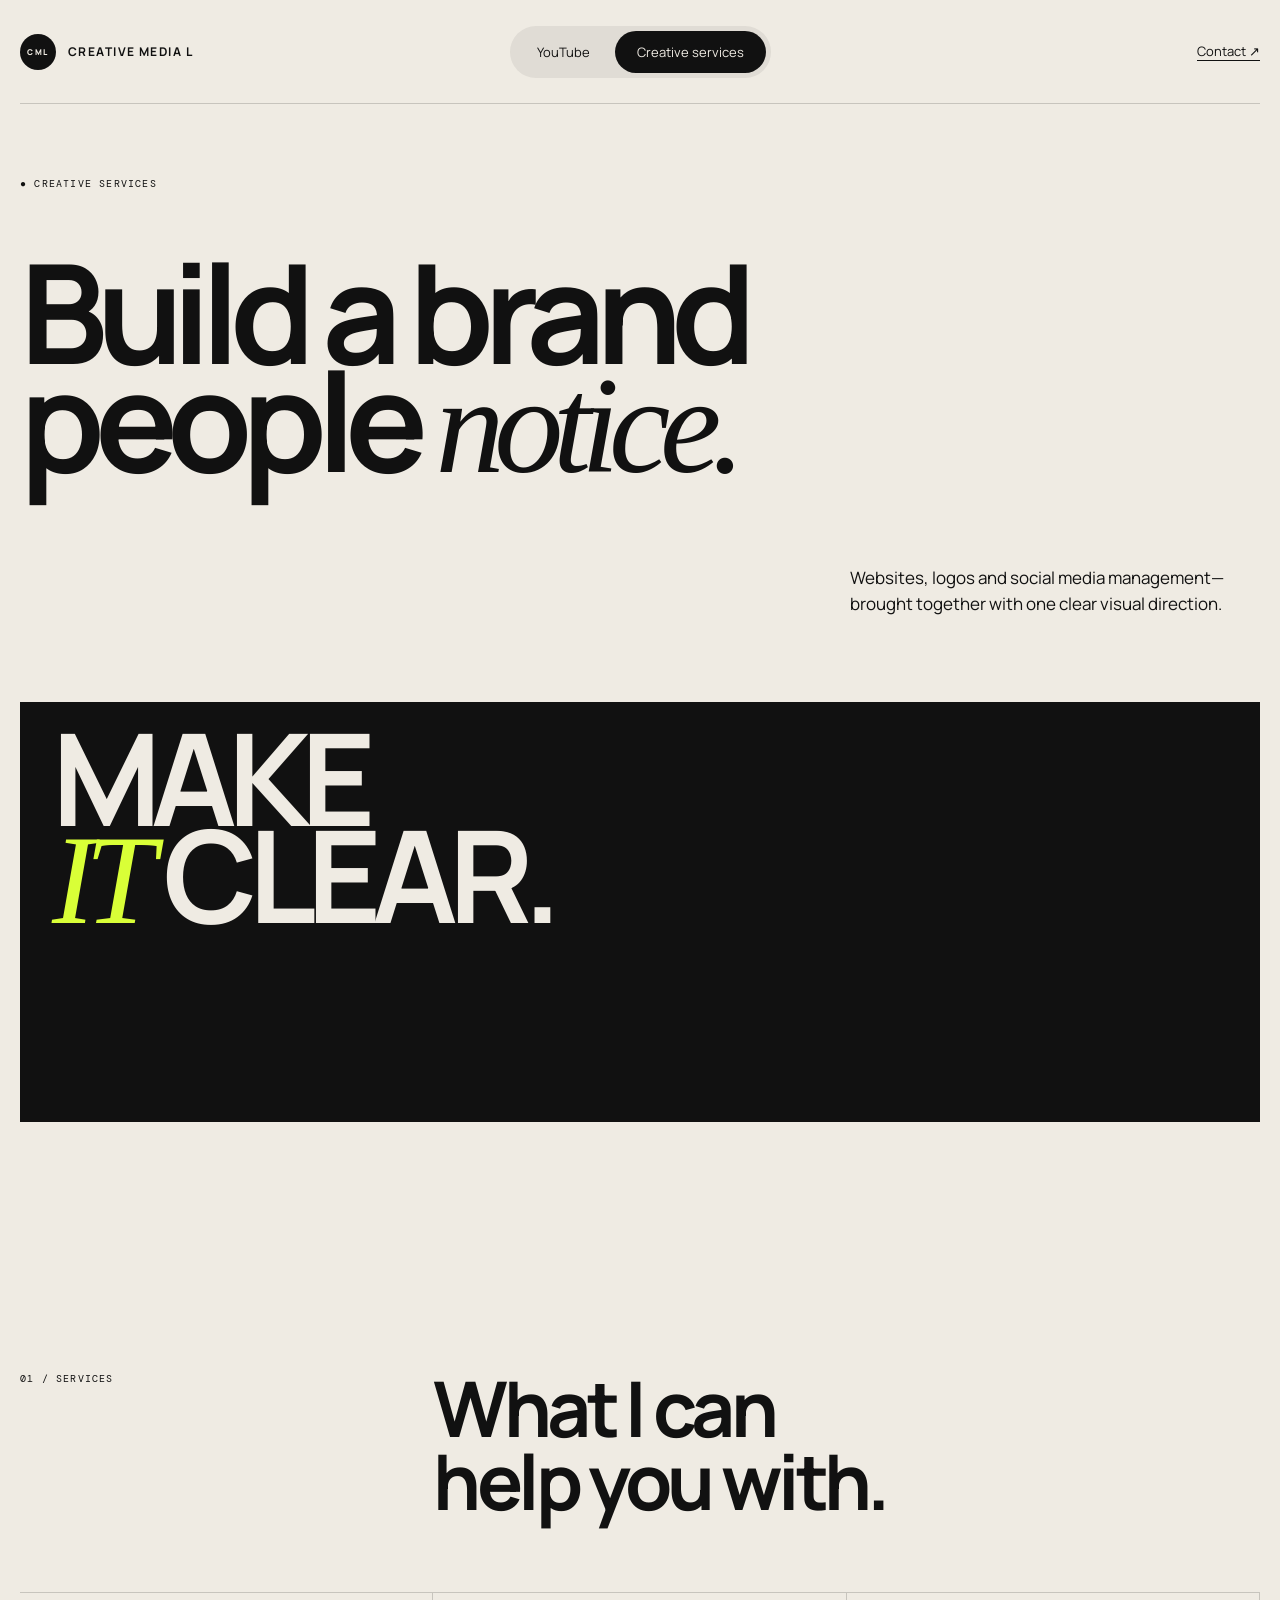
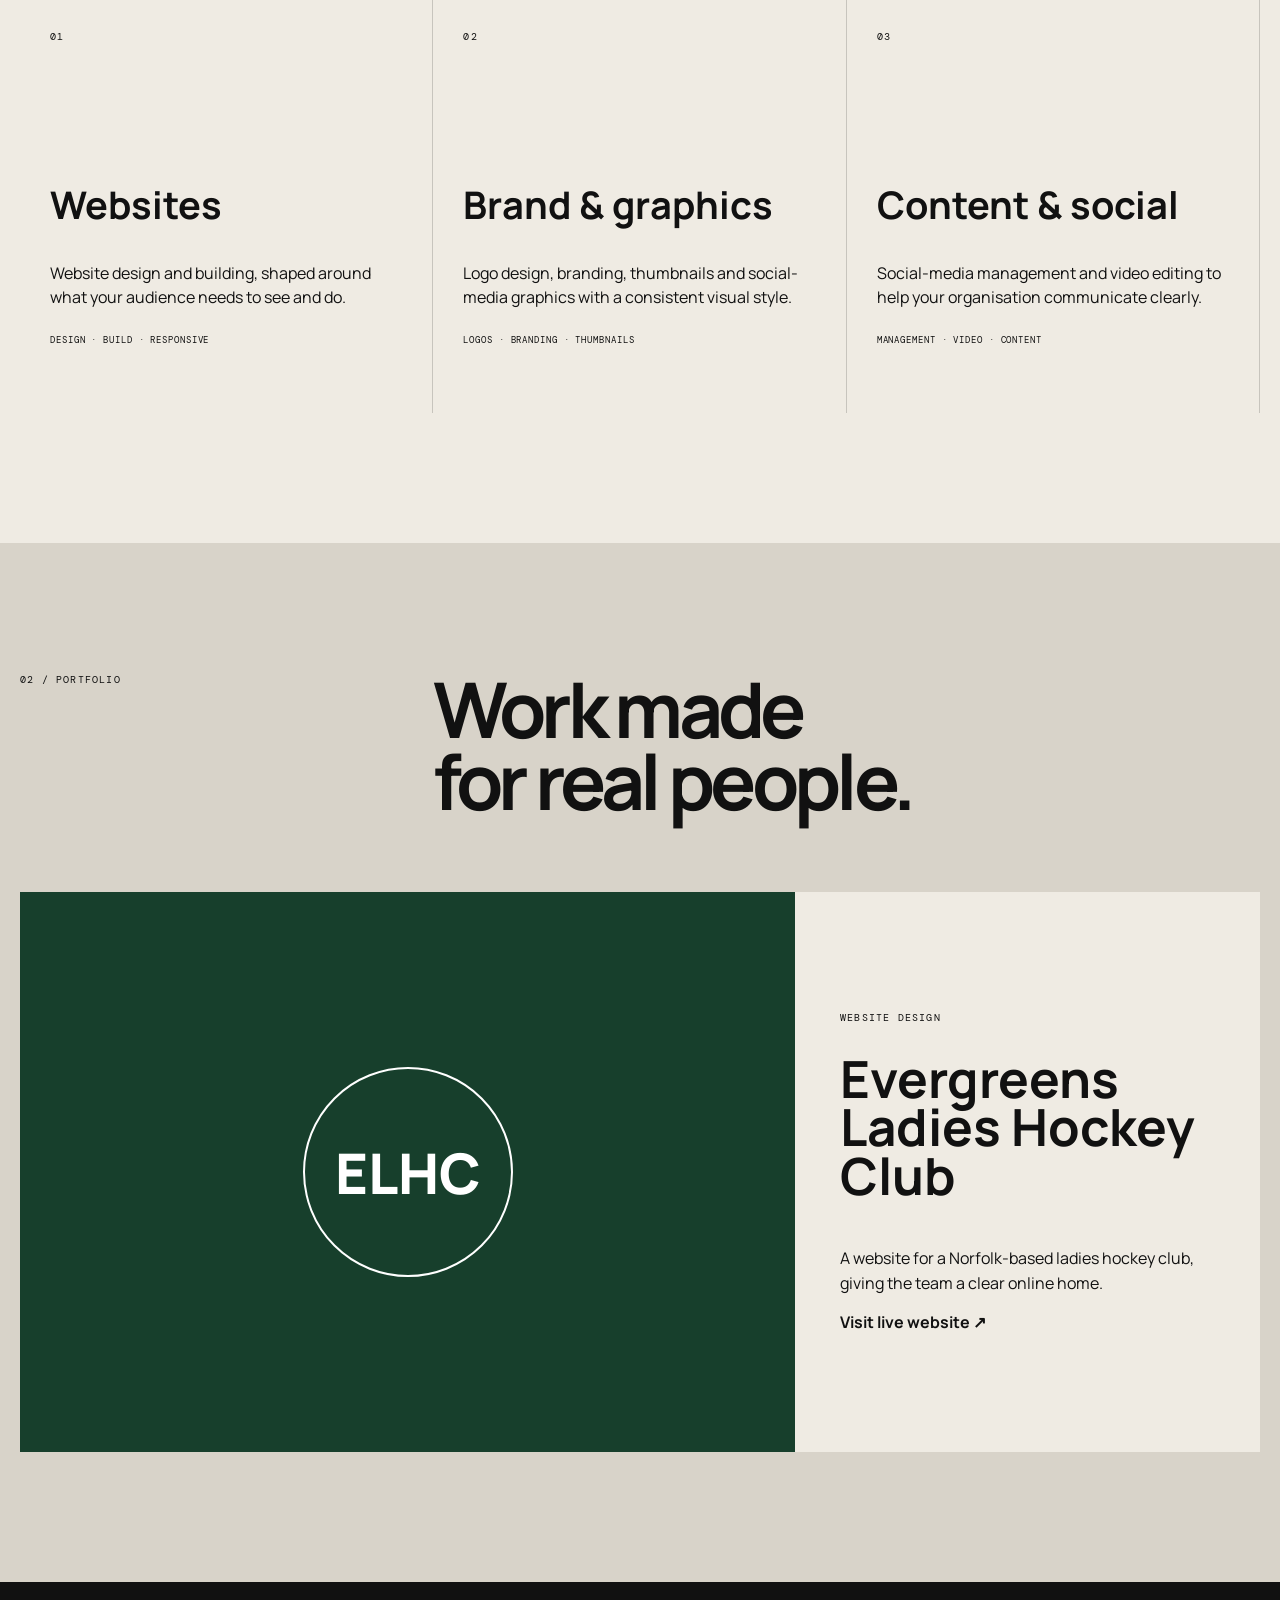
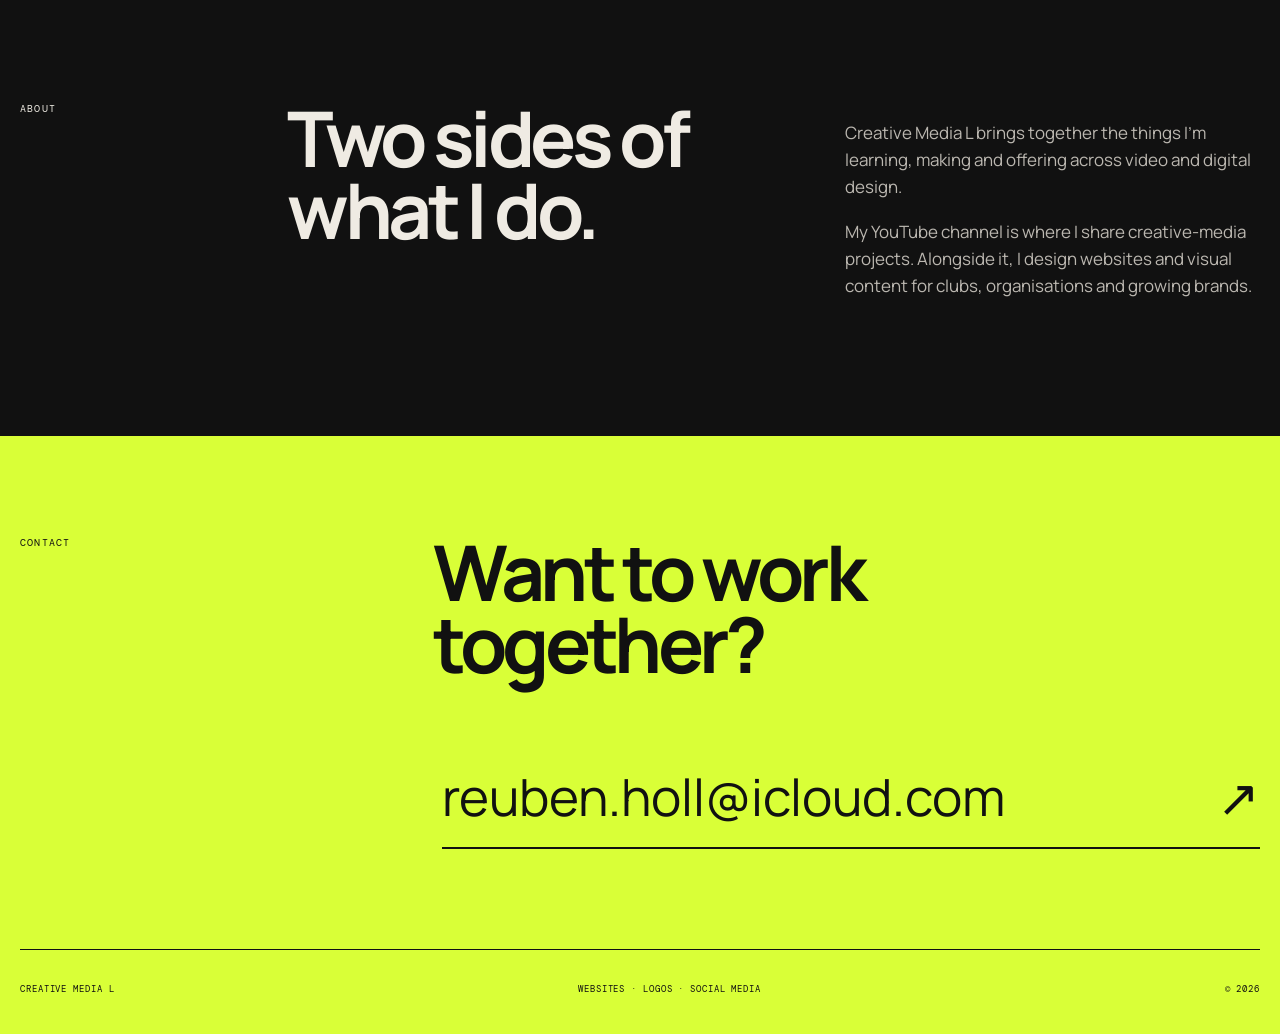
==== creative.html @ 8b7d39fc "Add files via upload" ====
<!doctype html><html lang="en"><head><meta charset="utf-8"><meta name="viewport" content="width=device-width,initial-scale=1"><title>Creative Services — Creative Media L</title><meta name="description" content="Website design, branding and social media services from Creative Media L."><link rel="stylesheet" href="styles.css"></head><body>
<header class="header shell"><a class="brand" href="index.html"><i>CML</i><span>CREATIVE MEDIA L</span></a><nav class="tabs"><a href="index.html">YouTube</a><a class="active" href="creative.html">Creative services</a></nav><a class="contact" href="#contact">Contact ↗</a></header>
<main><section class="hero shell"><span class="label">● CREATIVE SERVICES</span><h1>Build a brand<br>people <em>notice.</em></h1><div class="intro"><p>Websites, logos and social media management—brought together with one clear visual direction.</p></div><div class="creative-card"><b>MAKE<br><em>IT</em> CLEAR.</b></div></section>
<section class="section shell"><header class="section-head"><span class="eyebrow">01 / SERVICES</span><h2>What I can<br>help you with.</h2></header><div class="services"><article><span class="eyebrow">01</span><h3>Websites</h3><p>Website design and building, shaped around what your audience needs to see and do.</p><small>DESIGN · BUILD · RESPONSIVE</small></article><article><span class="eyebrow">02</span><h3>Brand & graphics</h3><p>Logo design, branding, thumbnails and social-media graphics with a consistent visual style.</p><small>LOGOS · BRANDING · THUMBNAILS</small></article><article><span class="eyebrow">03</span><h3>Content & social</h3><p>Social-media management and video editing to help your organisation communicate clearly.</p><small>MANAGEMENT · VIDEO · CONTENT</small></article></div></section>
<section class="section portfolio"><div class="shell"><header class="section-head"><span class="eyebrow">02 / PORTFOLIO</span><h2>Work made<br>for real people.</h2></header><a class="project" href="https://www.evergreenladieshockeyclub.co.uk" target="_blank"><div class="project-art"><span class="club">ELHC</span></div><div class="project-info"><span class="eyebrow">WEBSITE DESIGN</span><h3>Evergreens Ladies Hockey Club</h3><p>A website for a Norfolk-based ladies hockey club, giving the team a clear online home.</p><b>Visit live website ↗</b></div></a></div></section>
<section class="about"><div class="about-grid shell"><span class="eyebrow">ABOUT</span><h2>Two sides of<br>what I do.</h2><div><p>Creative Media L brings together the things I'm learning, making and offering across video and digital design.</p><p>My YouTube channel is where I share creative-media projects. Alongside it, I design websites and visual content for clubs, organisations and growing brands.</p></div></div></section></main>
<footer class="footer" id="contact"><div class="shell"><div class="footer-top"><span class="eyebrow">CONTACT</span><h2>Want to work<br>together?</h2></div><a class="email" href="mailto:reuben.holl@icloud.com">reuben.holl@icloud.com <span>↗</span></a><div class="bottom"><p>CREATIVE MEDIA L</p><p>WEBSITES · LOGOS · SOCIAL MEDIA</p><p>© 2026</p></div></div></footer>
</body></html>
---- styles.css ----
@import url('https://fonts.googleapis.com/css2?family=DM+Mono:wght@400;500&family=Manrope:wght@400;600;700;800&display=swap');
:root{--ink:#111;--paper:#efebe3;--acid:#d9ff37;--coral:#ff694b;--line:rgba(17,17,17,.18)}*{box-sizing:border-box}html{scroll-behavior:smooth}body{margin:0;background:var(--paper);color:var(--ink);font-family:Manrope,Arial,sans-serif}a{color:inherit;text-decoration:none}.shell{width:min(100% - 40px,1400px);margin:auto}.header{height:104px;display:grid;grid-template-columns:1fr auto 1fr;align-items:center;border-bottom:1px solid var(--line)}.brand{display:flex;align-items:center;gap:12px;font-size:12px;font-weight:700;letter-spacing:.12em}.brand i{display:grid;place-items:center;width:36px;height:36px;border-radius:50%;background:var(--ink);color:var(--paper);font:800 8px Manrope;font-style:normal}.tabs{display:flex;background:rgba(17,17,17,.065);border-radius:100px;padding:5px;gap:3px}.tabs a{padding:12px 22px;border-radius:100px;font-size:13px}.tabs a.active{background:var(--ink);color:var(--paper)}.contact{justify-self:end;font-size:13px;border-bottom:1px solid}.hero{padding:66px 0 120px}.label,.eyebrow{font:10px 'DM Mono';letter-spacing:.12em}.hero h1{font-size:clamp(74px,10.8vw,166px);line-height:.78;letter-spacing:-.075em;margin:66px 0 0}.hero h1 em{font-family:Georgia,serif;font-weight:400}.intro{display:flex;justify-content:flex-end;margin:68px 0}.intro p{width:410px;font-size:17px;line-height:1.55}.feature{height:420px;position:relative;overflow:hidden;color:#fff;display:block;background:#222}.feature img{width:100%;height:100%;object-fit:cover}.shade{position:absolute;inset:0;background:linear-gradient(100deg,rgba(0,0,0,.8),transparent)}.feature-copy{position:absolute;left:34px;bottom:32px}.feature-copy span{font:9px 'DM Mono';letter-spacing:.13em}.feature-copy h2{margin:8px 0 0;font-size:25px}.play{position:absolute;left:50%;top:50%;translate:-50% -50%;width:76px;height:76px;border-radius:50%;background:#ff143d;display:grid;place-items:center;font-size:25px}.section{padding:130px 0}.section-head{display:grid;grid-template-columns:1fr 2fr;margin-bottom:75px}.section-head h2,.about h2,.footer h2{margin:0;font-size:clamp(50px,6vw,90px);line-height:.94;letter-spacing:-.06em}.video{display:grid;grid-template-columns:1.6fr .7fr;gap:50px;align-items:center}.embed{aspect-ratio:16/9}.embed iframe{width:100%;height:100%;border:0}.details h3{font-size:clamp(55px,6vw,90px);letter-spacing:-.06em;margin:30px 0 10px}.details p{line-height:1.55;margin-bottom:40px}.text-link{border-bottom:1px solid;padding-bottom:6px;font-size:13px;font-weight:700}.creative-card{height:420px;background:var(--ink);color:var(--paper);padding:32px;position:relative}.creative-card b{font-size:clamp(70px,10vw,145px);line-height:.68;letter-spacing:-.075em}.creative-card b em{font-family:Georgia,serif;color:var(--acid);font-weight:400}.services{display:grid;grid-template-columns:repeat(3,1fr);border-top:1px solid var(--line)}.services article{min-height:420px;padding:30px;border-right:1px solid var(--line)}.services h3{font-size:38px;line-height:1;margin-top:140px}.services p{line-height:1.55}.services small{font:9px 'DM Mono';letter-spacing:.1em}.portfolio{background:#d8d3c9}.project{display:grid;grid-template-columns:1.25fr .75fr;background:var(--paper);min-height:560px}.project-art{background:#173f2c;color:#fff;display:grid;place-items:center}.club{width:210px;height:210px;border:2px solid;border-radius:50%;display:grid;place-items:center;font-size:56px;font-weight:800}.project-info{padding:45px;display:flex;flex-direction:column;justify-content:center}.project-info h3{font-size:clamp(38px,4vw,62px);line-height:.95;margin:30px 0}.project-info p{line-height:1.55}.about{background:var(--ink);color:var(--paper);padding:120px 0}.about-grid{display:grid;grid-template-columns:.5fr 1.2fr 1fr;gap:60px}.about p{color:#bbb7b0;line-height:1.6;font-size:17px}.footer{background:var(--acid);padding:100px 0 30px}.footer-top{display:grid;grid-template-columns:1fr 2fr}.email{display:flex;justify-content:space-between;width:66%;margin:80px 0 100px auto;border-bottom:2px solid;padding-bottom:16px;font-size:clamp(24px,4vw,54px)}.bottom{border-top:1px solid;padding-top:24px;display:flex;justify-content:space-between;font:9px 'DM Mono';letter-spacing:.1em}
@media(max-width:760px){.shell{width:min(100% - 28px,1400px)}.header{height:auto;padding:15px 0;grid-template-columns:auto 1fr}.brand span,.contact{display:none}.tabs{justify-self:end}.tabs a{padding:10px 12px;font-size:11px}.hero{padding:45px 0 90px}.hero h1{font-size:19vw;margin-top:50px}.intro{margin:48px 0}.intro p{width:80%;font-size:15px}.feature,.creative-card{height:280px}.section,.about{padding:90px 0}.section-head{grid-template-columns:1fr;gap:28px;margin-bottom:50px}.video,.project,.services,.about-grid,.footer-top{grid-template-columns:1fr}.details{padding-top:25px}.services article{min-height:320px;border-right:0;border-bottom:1px solid;padding:25px 0}.services h3{margin-top:100px}.project-art{min-height:360px}.project-info{padding:32px 24px 42px}.email{width:100%;margin:60px 0 90px;font-size:6vw}.bottom p:nth-child(2){display:none}}
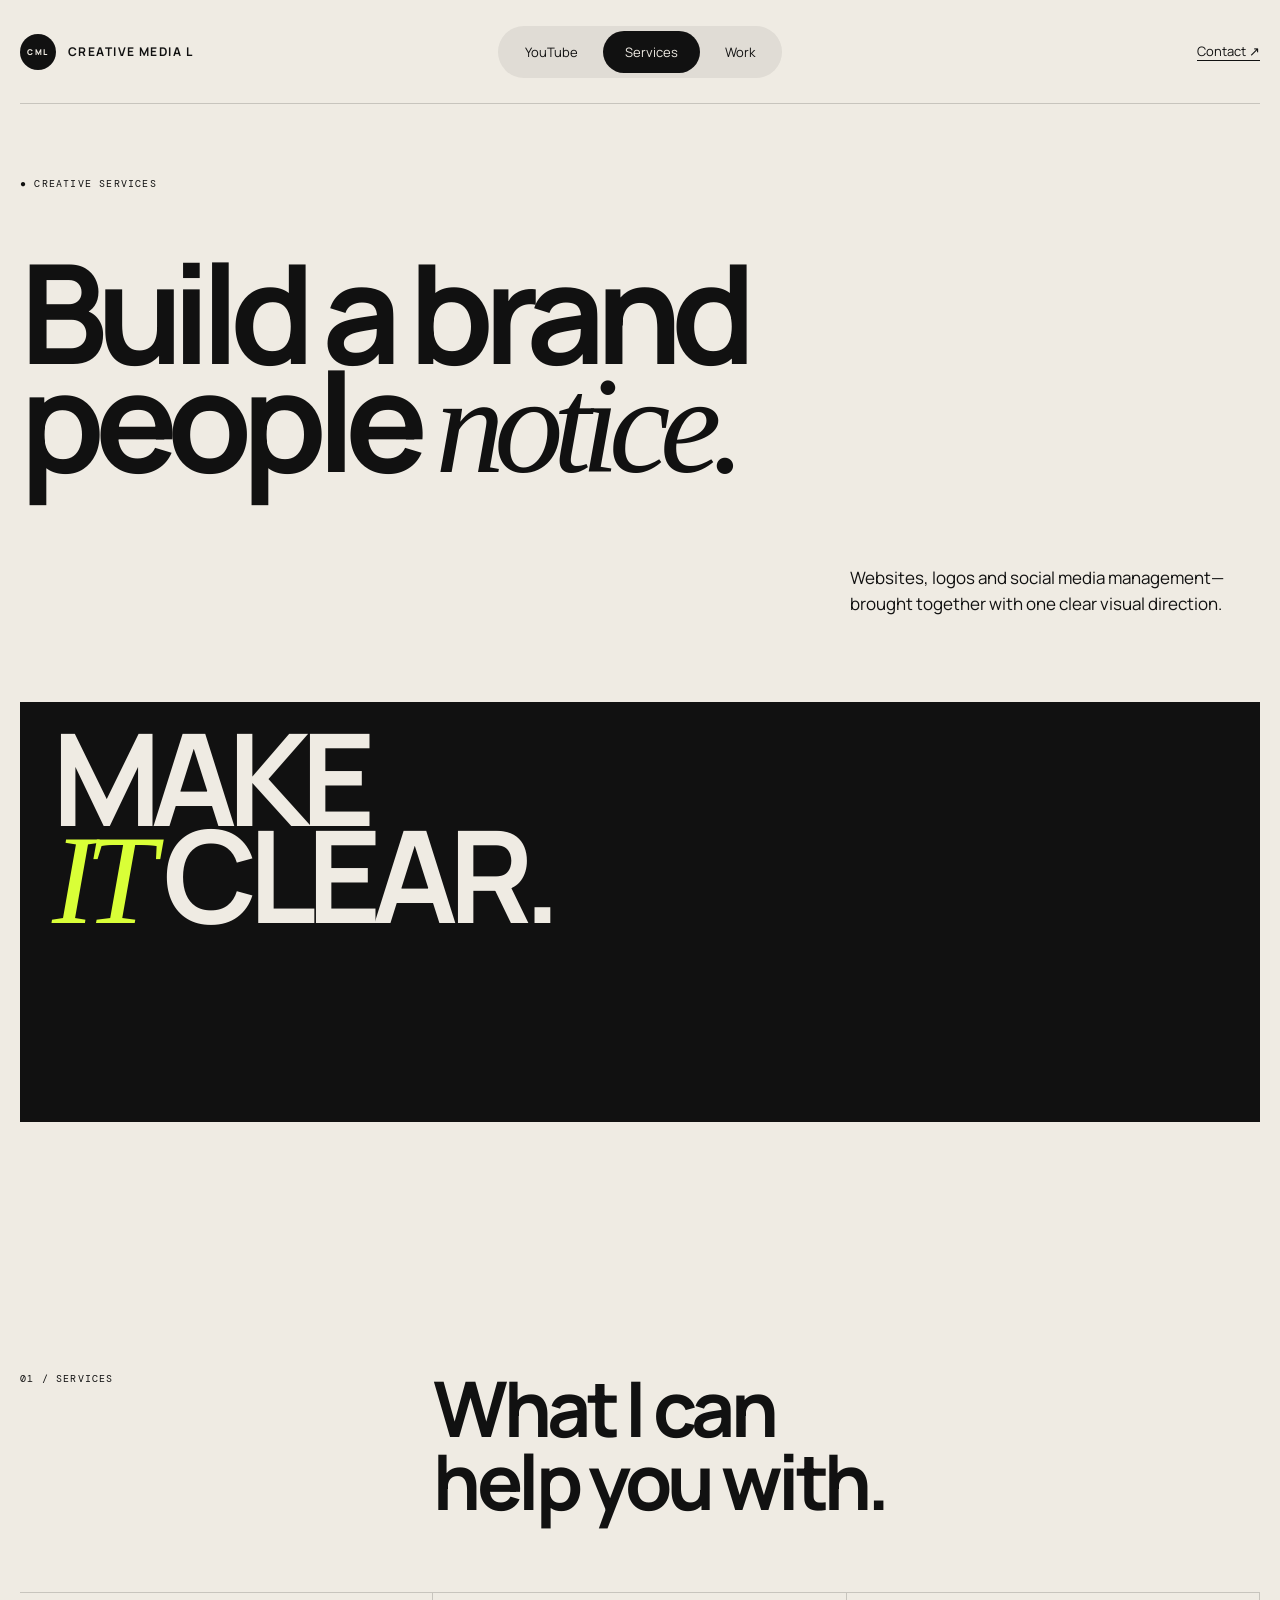
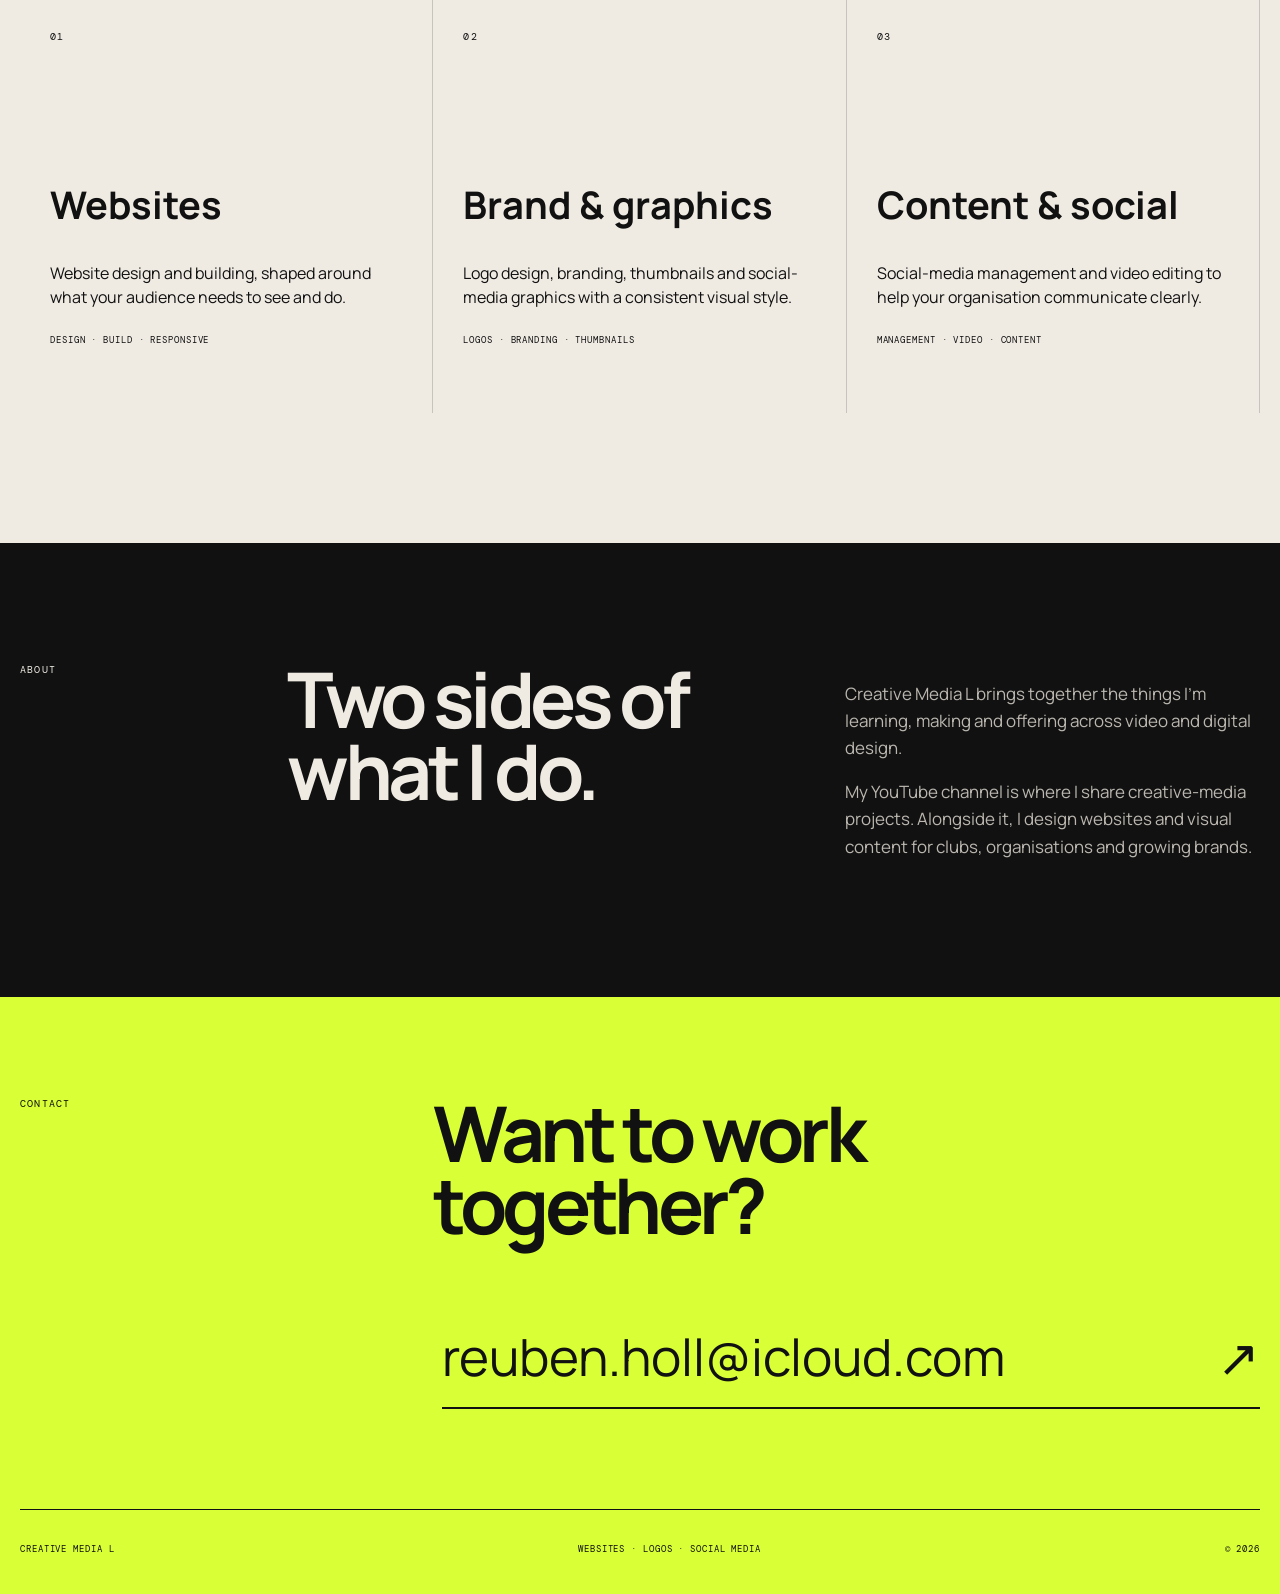
==== commit 9cb57737: "Add files via upload" ====
--- a/creative.html
+++ b/creative.html
@@ -1,8 +1,7 @@
 <!doctype html><html lang="en"><head><meta charset="utf-8"><meta name="viewport" content="width=device-width,initial-scale=1"><title>Creative Services — Creative Media L</title><meta name="description" content="Website design, branding and social media services from Creative Media L."><link rel="stylesheet" href="styles.css"></head><body>
-<header class="header shell"><a class="brand" href="index.html"><i>CML</i><span>CREATIVE MEDIA L</span></a><nav class="tabs"><a href="index.html">YouTube</a><a class="active" href="creative.html">Creative services</a></nav><a class="contact" href="#contact">Contact ↗</a></header>
+<header class="header shell"><a class="brand" href="index.html"><i>CML</i><span>CREATIVE MEDIA L</span></a><nav class="tabs"><a href="index.html">YouTube</a><a class="active" href="creative.html">Services</a><a href="work.html">Work</a></nav><a class="contact" href="#contact">Contact ↗</a></header>
 <main><section class="hero shell"><span class="label">● CREATIVE SERVICES</span><h1>Build a brand<br>people <em>notice.</em></h1><div class="intro"><p>Websites, logos and social media management—brought together with one clear visual direction.</p></div><div class="creative-card"><b>MAKE<br><em>IT</em> CLEAR.</b></div></section>
 <section class="section shell"><header class="section-head"><span class="eyebrow">01 / SERVICES</span><h2>What I can<br>help you with.</h2></header><div class="services"><article><span class="eyebrow">01</span><h3>Websites</h3><p>Website design and building, shaped around what your audience needs to see and do.</p><small>DESIGN · BUILD · RESPONSIVE</small></article><article><span class="eyebrow">02</span><h3>Brand & graphics</h3><p>Logo design, branding, thumbnails and social-media graphics with a consistent visual style.</p><small>LOGOS · BRANDING · THUMBNAILS</small></article><article><span class="eyebrow">03</span><h3>Content & social</h3><p>Social-media management and video editing to help your organisation communicate clearly.</p><small>MANAGEMENT · VIDEO · CONTENT</small></article></div></section>
-<section class="section portfolio"><div class="shell"><header class="section-head"><span class="eyebrow">02 / PORTFOLIO</span><h2>Work made<br>for real people.</h2></header><a class="project" href="https://www.evergreenladieshockeyclub.co.uk" target="_blank"><div class="project-art"><span class="club">ELHC</span></div><div class="project-info"><span class="eyebrow">WEBSITE DESIGN</span><h3>Evergreens Ladies Hockey Club</h3><p>A website for a Norfolk-based ladies hockey club, giving the team a clear online home.</p><b>Visit live website ↗</b></div></a></div></section>
 <section class="about"><div class="about-grid shell"><span class="eyebrow">ABOUT</span><h2>Two sides of<br>what I do.</h2><div><p>Creative Media L brings together the things I'm learning, making and offering across video and digital design.</p><p>My YouTube channel is where I share creative-media projects. Alongside it, I design websites and visual content for clubs, organisations and growing brands.</p></div></div></section></main>
 <footer class="footer" id="contact"><div class="shell"><div class="footer-top"><span class="eyebrow">CONTACT</span><h2>Want to work<br>together?</h2></div><a class="email" href="mailto:reuben.holl@icloud.com">reuben.holl@icloud.com <span>↗</span></a><div class="bottom"><p>CREATIVE MEDIA L</p><p>WEBSITES · LOGOS · SOCIAL MEDIA</p><p>© 2026</p></div></div></footer>
 </body></html>
--- a/styles.css
+++ b/styles.css
@@ -1,3 +1,4 @@
 @import url('https://fonts.googleapis.com/css2?family=DM+Mono:wght@400;500&family=Manrope:wght@400;600;700;800&display=swap');
 :root{--ink:#111;--paper:#efebe3;--acid:#d9ff37;--coral:#ff694b;--line:rgba(17,17,17,.18)}*{box-sizing:border-box}html{scroll-behavior:smooth}body{margin:0;background:var(--paper);color:var(--ink);font-family:Manrope,Arial,sans-serif}a{color:inherit;text-decoration:none}.shell{width:min(100% - 40px,1400px);margin:auto}.header{height:104px;display:grid;grid-template-columns:1fr auto 1fr;align-items:center;border-bottom:1px solid var(--line)}.brand{display:flex;align-items:center;gap:12px;font-size:12px;font-weight:700;letter-spacing:.12em}.brand i{display:grid;place-items:center;width:36px;height:36px;border-radius:50%;background:var(--ink);color:var(--paper);font:800 8px Manrope;font-style:normal}.tabs{display:flex;background:rgba(17,17,17,.065);border-radius:100px;padding:5px;gap:3px}.tabs a{padding:12px 22px;border-radius:100px;font-size:13px}.tabs a.active{background:var(--ink);color:var(--paper)}.contact{justify-self:end;font-size:13px;border-bottom:1px solid}.hero{padding:66px 0 120px}.label,.eyebrow{font:10px 'DM Mono';letter-spacing:.12em}.hero h1{font-size:clamp(74px,10.8vw,166px);line-height:.78;letter-spacing:-.075em;margin:66px 0 0}.hero h1 em{font-family:Georgia,serif;font-weight:400}.intro{display:flex;justify-content:flex-end;margin:68px 0}.intro p{width:410px;font-size:17px;line-height:1.55}.feature{height:420px;position:relative;overflow:hidden;color:#fff;display:block;background:#222}.feature img{width:100%;height:100%;object-fit:cover}.shade{position:absolute;inset:0;background:linear-gradient(100deg,rgba(0,0,0,.8),transparent)}.feature-copy{position:absolute;left:34px;bottom:32px}.feature-copy span{font:9px 'DM Mono';letter-spacing:.13em}.feature-copy h2{margin:8px 0 0;font-size:25px}.play{position:absolute;left:50%;top:50%;translate:-50% -50%;width:76px;height:76px;border-radius:50%;background:#ff143d;display:grid;place-items:center;font-size:25px}.section{padding:130px 0}.section-head{display:grid;grid-template-columns:1fr 2fr;margin-bottom:75px}.section-head h2,.about h2,.footer h2{margin:0;font-size:clamp(50px,6vw,90px);line-height:.94;letter-spacing:-.06em}.video{display:grid;grid-template-columns:1.6fr .7fr;gap:50px;align-items:center}.embed{aspect-ratio:16/9}.embed iframe{width:100%;height:100%;border:0}.details h3{font-size:clamp(55px,6vw,90px);letter-spacing:-.06em;margin:30px 0 10px}.details p{line-height:1.55;margin-bottom:40px}.text-link{border-bottom:1px solid;padding-bottom:6px;font-size:13px;font-weight:700}.creative-card{height:420px;background:var(--ink);color:var(--paper);padding:32px;position:relative}.creative-card b{font-size:clamp(70px,10vw,145px);line-height:.68;letter-spacing:-.075em}.creative-card b em{font-family:Georgia,serif;color:var(--acid);font-weight:400}.services{display:grid;grid-template-columns:repeat(3,1fr);border-top:1px solid var(--line)}.services article{min-height:420px;padding:30px;border-right:1px solid var(--line)}.services h3{font-size:38px;line-height:1;margin-top:140px}.services p{line-height:1.55}.services small{font:9px 'DM Mono';letter-spacing:.1em}.portfolio{background:#d8d3c9}.project{display:grid;grid-template-columns:1.25fr .75fr;background:var(--paper);min-height:560px}.project-art{background:#173f2c;color:#fff;display:grid;place-items:center}.club{width:210px;height:210px;border:2px solid;border-radius:50%;display:grid;place-items:center;font-size:56px;font-weight:800}.project-info{padding:45px;display:flex;flex-direction:column;justify-content:center}.project-info h3{font-size:clamp(38px,4vw,62px);line-height:.95;margin:30px 0}.project-info p{line-height:1.55}.about{background:var(--ink);color:var(--paper);padding:120px 0}.about-grid{display:grid;grid-template-columns:.5fr 1.2fr 1fr;gap:60px}.about p{color:#bbb7b0;line-height:1.6;font-size:17px}.footer{background:var(--acid);padding:100px 0 30px}.footer-top{display:grid;grid-template-columns:1fr 2fr}.email{display:flex;justify-content:space-between;width:66%;margin:80px 0 100px auto;border-bottom:2px solid;padding-bottom:16px;font-size:clamp(24px,4vw,54px)}.bottom{border-top:1px solid;padding-top:24px;display:flex;justify-content:space-between;font:9px 'DM Mono';letter-spacing:.1em}
-@media(max-width:760px){.shell{width:min(100% - 28px,1400px)}.header{height:auto;padding:15px 0;grid-template-columns:auto 1fr}.brand span,.contact{display:none}.tabs{justify-self:end}.tabs a{padding:10px 12px;font-size:11px}.hero{padding:45px 0 90px}.hero h1{font-size:19vw;margin-top:50px}.intro{margin:48px 0}.intro p{width:80%;font-size:15px}.feature,.creative-card{height:280px}.section,.about{padding:90px 0}.section-head{grid-template-columns:1fr;gap:28px;margin-bottom:50px}.video,.project,.services,.about-grid,.footer-top{grid-template-columns:1fr}.details{padding-top:25px}.services article{min-height:320px;border-right:0;border-bottom:1px solid;padding:25px 0}.services h3{margin-top:100px}.project-art{min-height:360px}.project-info{padding:32px 24px 42px}.email{width:100%;margin:60px 0 90px;font-size:6vw}.bottom p:nth-child(2){display:none}}
+.work-hero{padding:90px 0 110px}.work-hero h1{font-size:clamp(80px,12vw,180px);line-height:.76;letter-spacing:-.08em;margin:70px 0 55px}.work-hero h1 em{font-family:Georgia,serif;font-weight:400}.work-hero p{width:min(420px,100%);margin-left:auto;font-size:18px;line-height:1.55}.work-item{display:grid;grid-template-columns:1.35fr .65fr;gap:56px;align-items:center;margin-bottom:120px}.work-item.reverse{grid-template-columns:.65fr 1.35fr}.work-item.reverse .work-image{order:2}.work-image{min-height:520px;position:relative;overflow:hidden;background:#111;display:grid;place-items:center}.work-image img{position:absolute;inset:0;width:100%;height:100%;object-fit:cover}.evergreen-image{background:#173f2c;color:#fff}.work-copy h2{font-size:clamp(38px,4vw,64px);line-height:.95;letter-spacing:-.055em;margin:30px 0}.work-copy p{font-size:16px;line-height:1.6;margin-bottom:42px}
+@media(max-width:760px){.shell{width:min(100% - 28px,1400px)}.header{height:auto;padding:15px 0;grid-template-columns:auto 1fr}.brand span,.contact{display:none}.tabs{justify-self:end}.tabs a{padding:10px 9px;font-size:10px}.hero{padding:45px 0 90px}.hero h1{font-size:19vw;margin-top:50px}.intro{margin:48px 0}.intro p{width:80%;font-size:15px}.feature,.creative-card{height:280px}.section,.about{padding:90px 0}.section-head{grid-template-columns:1fr;gap:28px;margin-bottom:50px}.video,.project,.services,.about-grid,.footer-top{grid-template-columns:1fr}.details{padding-top:25px}.services article{min-height:320px;border-right:0;border-bottom:1px solid;padding:25px 0}.services h3{margin-top:100px}.project-art{min-height:360px}.project-info{padding:32px 24px 42px}.email{width:100%;margin:60px 0 90px;font-size:6vw}.bottom p:nth-child(2){display:none}.work-hero{padding:65px 0 80px}.work-hero h1{font-size:22vw;margin:50px 0}.work-hero p{margin-left:0}.work-item,.work-item.reverse{grid-template-columns:1fr;gap:32px;margin-bottom:85px}.work-item.reverse .work-image{order:0}.work-image{min-height:68vw}.work-copy h2{font-size:12vw}}
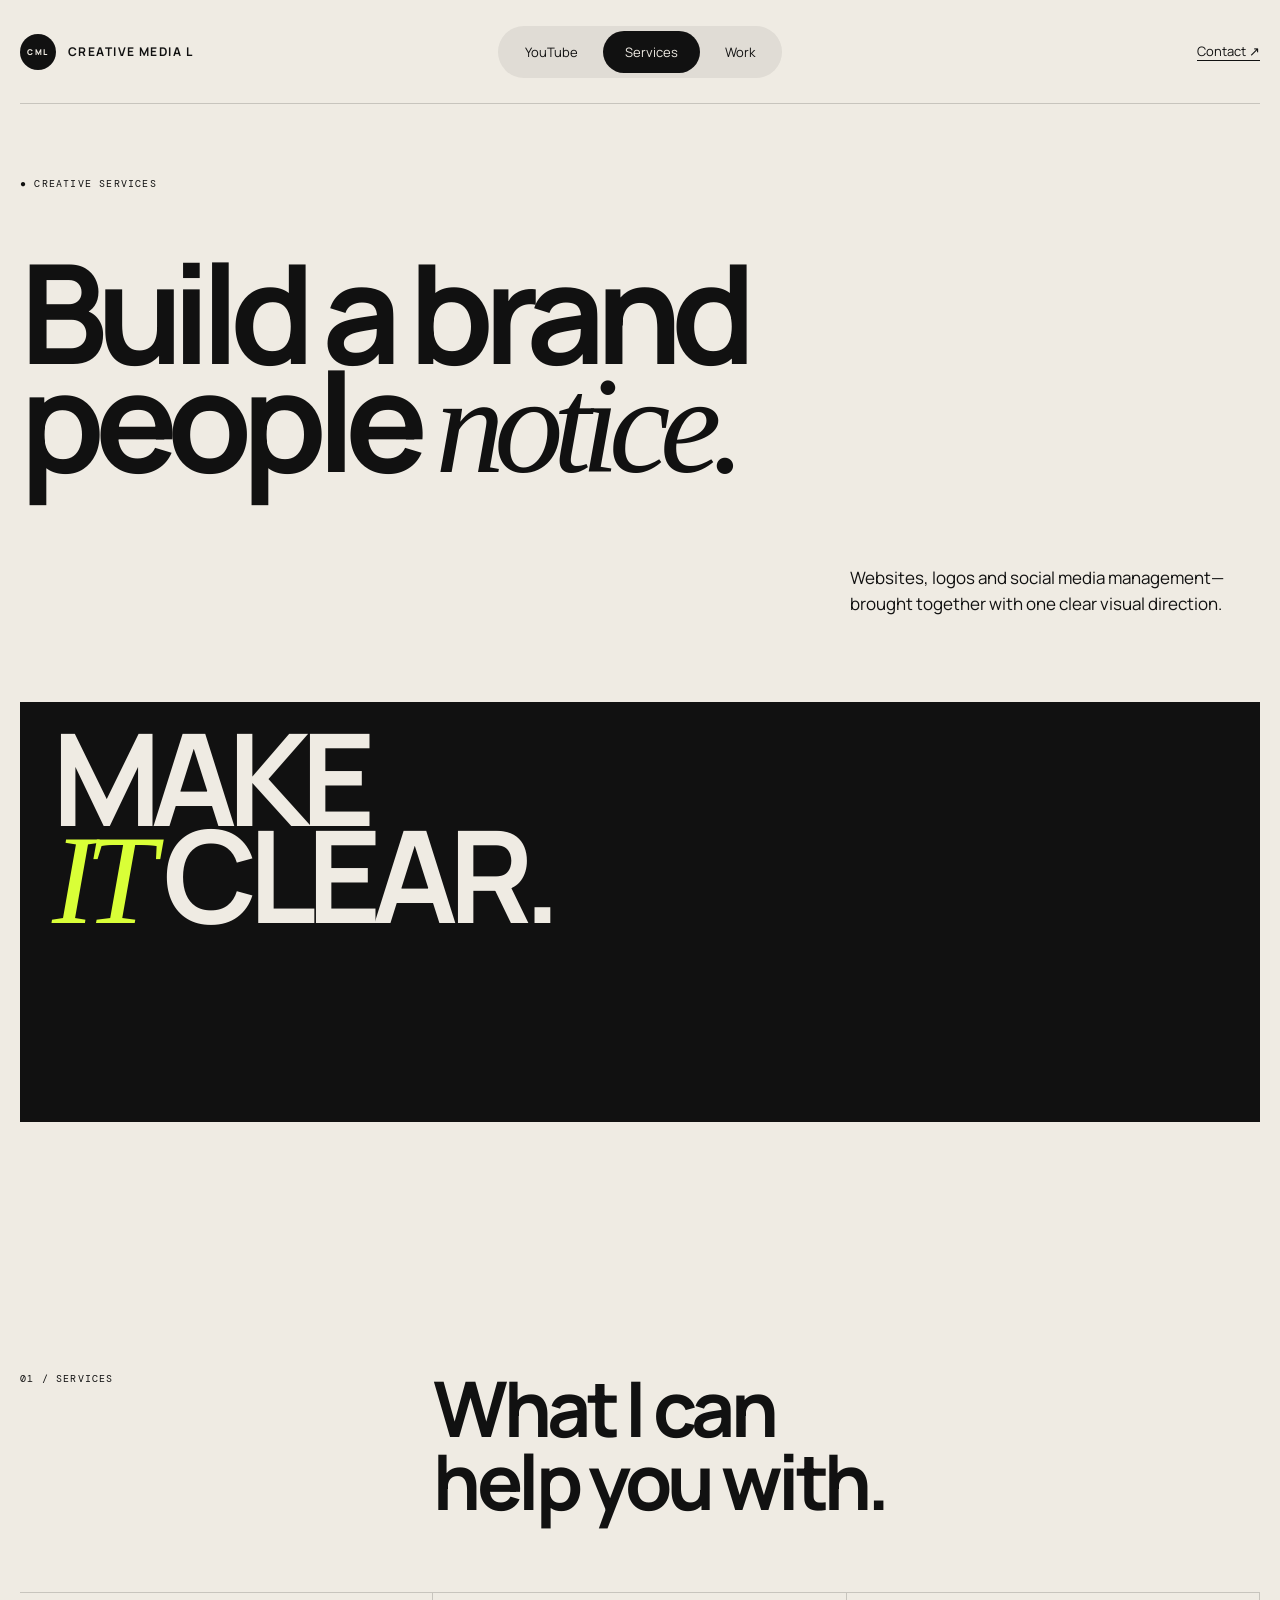
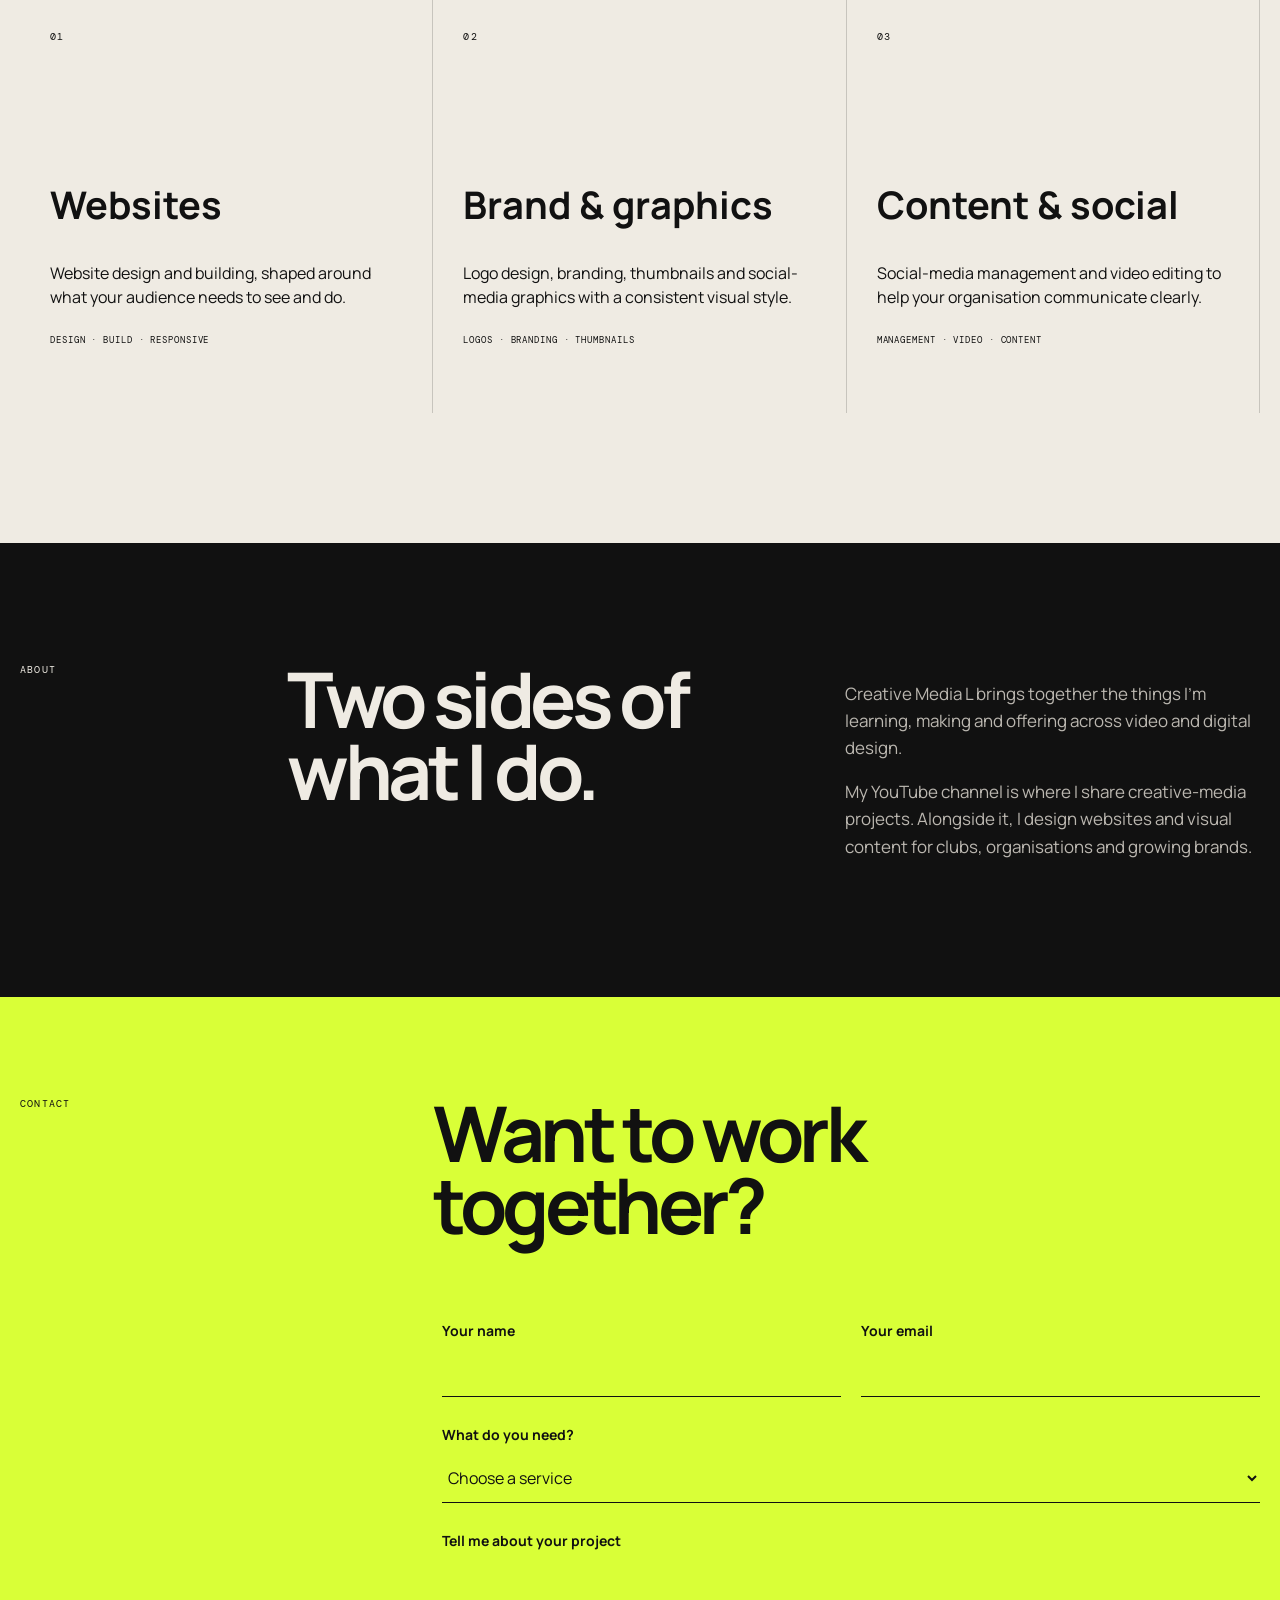
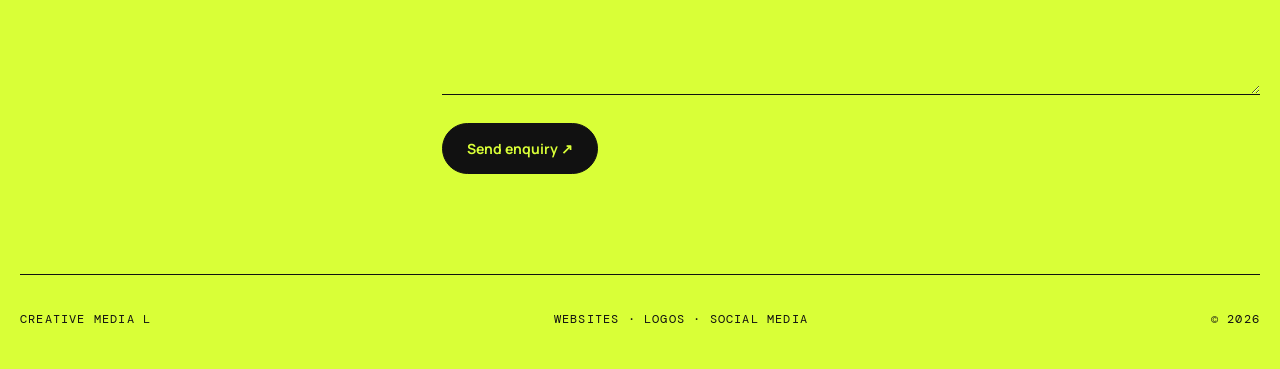
==== commit 04e96a5c: "Add files via upload" ====
--- a/creative.html
+++ b/creative.html
@@ -3,5 +3,5 @@
 <main><section class="hero shell"><span class="label">● CREATIVE SERVICES</span><h1>Build a brand<br>people <em>notice.</em></h1><div class="intro"><p>Websites, logos and social media management—brought together with one clear visual direction.</p></div><div class="creative-card"><b>MAKE<br><em>IT</em> CLEAR.</b></div></section>
 <section class="section shell"><header class="section-head"><span class="eyebrow">01 / SERVICES</span><h2>What I can<br>help you with.</h2></header><div class="services"><article><span class="eyebrow">01</span><h3>Websites</h3><p>Website design and building, shaped around what your audience needs to see and do.</p><small>DESIGN · BUILD · RESPONSIVE</small></article><article><span class="eyebrow">02</span><h3>Brand & graphics</h3><p>Logo design, branding, thumbnails and social-media graphics with a consistent visual style.</p><small>LOGOS · BRANDING · THUMBNAILS</small></article><article><span class="eyebrow">03</span><h3>Content & social</h3><p>Social-media management and video editing to help your organisation communicate clearly.</p><small>MANAGEMENT · VIDEO · CONTENT</small></article></div></section>
 <section class="about"><div class="about-grid shell"><span class="eyebrow">ABOUT</span><h2>Two sides of<br>what I do.</h2><div><p>Creative Media L brings together the things I'm learning, making and offering across video and digital design.</p><p>My YouTube channel is where I share creative-media projects. Alongside it, I design websites and visual content for clubs, organisations and growing brands.</p></div></div></section></main>
-<footer class="footer" id="contact"><div class="shell"><div class="footer-top"><span class="eyebrow">CONTACT</span><h2>Want to work<br>together?</h2></div><a class="email" href="mailto:reuben.holl@icloud.com">reuben.holl@icloud.com <span>↗</span></a><div class="bottom"><p>CREATIVE MEDIA L</p><p>WEBSITES · LOGOS · SOCIAL MEDIA</p><p>© 2026</p></div></div></footer>
+<footer class="footer" id="contact"><div class="shell"><div class="footer-top"><span class="eyebrow">CONTACT</span><h2>Want to work<br>together?</h2></div><form class="contact-form" action="https://formspree.io/f/FORM_ID" method="POST"><input type="hidden" name="subject" value="New Creative Media L website enquiry"><div class="form-row"><label>Your name<input name="name" type="text" autocomplete="name" required></label><label>Your email<input name="email" type="email" autocomplete="email" required></label></div><label>What do you need?<select name="service" required><option value="">Choose a service</option><option>Website design</option><option>Logo or branding</option><option>Social media</option><option>Video editing</option><option>Photo or graphic design</option><option>Something else</option></select></label><label>Tell me about your project<textarea name="message" rows="5" required></textarea></label><button type="submit">Send enquiry ↗</button></form><div class="bottom"><p>CREATIVE MEDIA L</p><p>WEBSITES · LOGOS · SOCIAL MEDIA</p><p>© 2026</p></div></div></footer>
 </body></html>
--- a/styles.css
+++ b/styles.css
@@ -1,4 +1,9 @@
 @import url('https://fonts.googleapis.com/css2?family=DM+Mono:wght@400;500&family=Manrope:wght@400;600;700;800&display=swap');
 :root{--ink:#111;--paper:#efebe3;--acid:#d9ff37;--coral:#ff694b;--line:rgba(17,17,17,.18)}*{box-sizing:border-box}html{scroll-behavior:smooth}body{margin:0;background:var(--paper);color:var(--ink);font-family:Manrope,Arial,sans-serif}a{color:inherit;text-decoration:none}.shell{width:min(100% - 40px,1400px);margin:auto}.header{height:104px;display:grid;grid-template-columns:1fr auto 1fr;align-items:center;border-bottom:1px solid var(--line)}.brand{display:flex;align-items:center;gap:12px;font-size:12px;font-weight:700;letter-spacing:.12em}.brand i{display:grid;place-items:center;width:36px;height:36px;border-radius:50%;background:var(--ink);color:var(--paper);font:800 8px Manrope;font-style:normal}.tabs{display:flex;background:rgba(17,17,17,.065);border-radius:100px;padding:5px;gap:3px}.tabs a{padding:12px 22px;border-radius:100px;font-size:13px}.tabs a.active{background:var(--ink);color:var(--paper)}.contact{justify-self:end;font-size:13px;border-bottom:1px solid}.hero{padding:66px 0 120px}.label,.eyebrow{font:10px 'DM Mono';letter-spacing:.12em}.hero h1{font-size:clamp(74px,10.8vw,166px);line-height:.78;letter-spacing:-.075em;margin:66px 0 0}.hero h1 em{font-family:Georgia,serif;font-weight:400}.intro{display:flex;justify-content:flex-end;margin:68px 0}.intro p{width:410px;font-size:17px;line-height:1.55}.feature{height:420px;position:relative;overflow:hidden;color:#fff;display:block;background:#222}.feature img{width:100%;height:100%;object-fit:cover}.shade{position:absolute;inset:0;background:linear-gradient(100deg,rgba(0,0,0,.8),transparent)}.feature-copy{position:absolute;left:34px;bottom:32px}.feature-copy span{font:9px 'DM Mono';letter-spacing:.13em}.feature-copy h2{margin:8px 0 0;font-size:25px}.play{position:absolute;left:50%;top:50%;translate:-50% -50%;width:76px;height:76px;border-radius:50%;background:#ff143d;display:grid;place-items:center;font-size:25px}.section{padding:130px 0}.section-head{display:grid;grid-template-columns:1fr 2fr;margin-bottom:75px}.section-head h2,.about h2,.footer h2{margin:0;font-size:clamp(50px,6vw,90px);line-height:.94;letter-spacing:-.06em}.video{display:grid;grid-template-columns:1.6fr .7fr;gap:50px;align-items:center}.embed{aspect-ratio:16/9}.embed iframe{width:100%;height:100%;border:0}.details h3{font-size:clamp(55px,6vw,90px);letter-spacing:-.06em;margin:30px 0 10px}.details p{line-height:1.55;margin-bottom:40px}.text-link{border-bottom:1px solid;padding-bottom:6px;font-size:13px;font-weight:700}.creative-card{height:420px;background:var(--ink);color:var(--paper);padding:32px;position:relative}.creative-card b{font-size:clamp(70px,10vw,145px);line-height:.68;letter-spacing:-.075em}.creative-card b em{font-family:Georgia,serif;color:var(--acid);font-weight:400}.services{display:grid;grid-template-columns:repeat(3,1fr);border-top:1px solid var(--line)}.services article{min-height:420px;padding:30px;border-right:1px solid var(--line)}.services h3{font-size:38px;line-height:1;margin-top:140px}.services p{line-height:1.55}.services small{font:9px 'DM Mono';letter-spacing:.1em}.portfolio{background:#d8d3c9}.project{display:grid;grid-template-columns:1.25fr .75fr;background:var(--paper);min-height:560px}.project-art{background:#173f2c;color:#fff;display:grid;place-items:center}.club{width:210px;height:210px;border:2px solid;border-radius:50%;display:grid;place-items:center;font-size:56px;font-weight:800}.project-info{padding:45px;display:flex;flex-direction:column;justify-content:center}.project-info h3{font-size:clamp(38px,4vw,62px);line-height:.95;margin:30px 0}.project-info p{line-height:1.55}.about{background:var(--ink);color:var(--paper);padding:120px 0}.about-grid{display:grid;grid-template-columns:.5fr 1.2fr 1fr;gap:60px}.about p{color:#bbb7b0;line-height:1.6;font-size:17px}.footer{background:var(--acid);padding:100px 0 30px}.footer-top{display:grid;grid-template-columns:1fr 2fr}.email{display:flex;justify-content:space-between;width:66%;margin:80px 0 100px auto;border-bottom:2px solid;padding-bottom:16px;font-size:clamp(24px,4vw,54px)}.bottom{border-top:1px solid;padding-top:24px;display:flex;justify-content:space-between;font:9px 'DM Mono';letter-spacing:.1em}
 .work-hero{padding:90px 0 110px}.work-hero h1{font-size:clamp(80px,12vw,180px);line-height:.76;letter-spacing:-.08em;margin:70px 0 55px}.work-hero h1 em{font-family:Georgia,serif;font-weight:400}.work-hero p{width:min(420px,100%);margin-left:auto;font-size:18px;line-height:1.55}.work-item{display:grid;grid-template-columns:1.35fr .65fr;gap:56px;align-items:center;margin-bottom:120px}.work-item.reverse{grid-template-columns:.65fr 1.35fr}.work-item.reverse .work-image{order:2}.work-image{min-height:520px;position:relative;overflow:hidden;background:#111;display:grid;place-items:center}.work-image img{position:absolute;inset:0;width:100%;height:100%;object-fit:cover}.evergreen-image{background:#173f2c;color:#fff}.work-copy h2{font-size:clamp(38px,4vw,64px);line-height:.95;letter-spacing:-.055em;margin:30px 0}.work-copy p{font-size:16px;line-height:1.6;margin-bottom:42px}
-@media(max-width:760px){.shell{width:min(100% - 28px,1400px)}.header{height:auto;padding:15px 0;grid-template-columns:auto 1fr}.brand span,.contact{display:none}.tabs{justify-self:end}.tabs a{padding:10px 9px;font-size:10px}.hero{padding:45px 0 90px}.hero h1{font-size:19vw;margin-top:50px}.intro{margin:48px 0}.intro p{width:80%;font-size:15px}.feature,.creative-card{height:280px}.section,.about{padding:90px 0}.section-head{grid-template-columns:1fr;gap:28px;margin-bottom:50px}.video,.project,.services,.about-grid,.footer-top{grid-template-columns:1fr}.details{padding-top:25px}.services article{min-height:320px;border-right:0;border-bottom:1px solid;padding:25px 0}.services h3{margin-top:100px}.project-art{min-height:360px}.project-info{padding:32px 24px 42px}.email{width:100%;margin:60px 0 90px;font-size:6vw}.bottom p:nth-child(2){display:none}.work-hero{padding:65px 0 80px}.work-hero h1{font-size:22vw;margin:50px 0}.work-hero p{margin-left:0}.work-item,.work-item.reverse{grid-template-columns:1fr;gap:32px;margin-bottom:85px}.work-item.reverse .work-image{order:0}.work-image{min-height:68vw}.work-copy h2{font-size:12vw}}
+.collection-section{padding:0 0 130px}.collection-grid{display:grid;grid-template-columns:1fr 1fr;gap:20px}.collection-card{height:620px;position:relative;overflow:hidden;color:#fff}.collection-card img{position:absolute;inset:0;width:100%;height:100%;object-fit:cover;transition:transform .5s}.collection-card:hover img{transform:scale(1.025)}.collection-card>div{position:absolute;inset:auto 32px 32px;z-index:2}.collection-card small{font:12px 'DM Mono';letter-spacing:.1em}.collection-card h2{font-size:clamp(60px,7vw,104px);line-height:.85;letter-spacing:-.065em;margin:14px 0 28px}.collection-card b{font-size:14px;border-bottom:1px solid;padding-bottom:6px}.photos-card img{object-position:center}.videos-card img{object-position:center}.gallery-head{padding:60px 0 100px;position:relative}.back-link{display:inline-block;margin-bottom:70px;font-size:14px;border-bottom:1px solid;padding-bottom:4px}.gallery-head h1{font-size:clamp(82px,12vw,176px);line-height:.75;letter-spacing:-.08em;margin:55px 0}.gallery-head h1 em{font-family:Georgia,serif;font-weight:400}.work-subnav{display:flex;width:max-content;background:rgba(17,17,17,.07);padding:5px;border-radius:100px;margin-left:auto}.work-subnav a{padding:12px 24px;border-radius:100px;font-size:14px}.work-subnav a.active{background:var(--ink);color:var(--paper)}.gallery{display:grid;grid-template-columns:repeat(12,1fr);gap:72px 20px;padding-bottom:140px}.gallery figure{margin:0}.gallery figure.wide{grid-column:span 7}.gallery figure.portrait{grid-column:span 5}.gallery figure:nth-child(2),.gallery figure:nth-child(4){margin-top:130px}.gallery img{display:block;width:100%;height:620px;object-fit:cover;background:#d5d0c7}.gallery figure.portrait img{height:760px}.gallery figcaption{display:flex;justify-content:space-between;gap:20px;border-top:1px solid var(--line);padding-top:14px;margin-top:14px;font-size:14px}.gallery figcaption span{font-family:'DM Mono';font-size:12px}.gallery figure:nth-child(1) img{object-position:center}.gallery figure:nth-child(2) img{object-position:center}.gallery figure:nth-child(5) img{object-position:center top}
+@media(max-width:760px){.shell{width:min(100% - 28px,1400px)}.header{height:auto;padding:15px 0;grid-template-columns:auto 1fr}.brand span,.contact{display:none}.tabs{justify-self:end}.tabs a{padding:10px 9px;font-size:10px}.hero{padding:45px 0 90px}.hero h1{font-size:19vw;margin-top:50px}.intro{margin:48px 0}.intro p{width:80%;font-size:15px}.feature,.creative-card{height:280px}.section,.about{padding:90px 0}.section-head{grid-template-columns:1fr;gap:28px;margin-bottom:50px}.video,.project,.services,.about-grid,.footer-top{grid-template-columns:1fr}.details{padding-top:25px}.services article{min-height:320px;border-right:0;border-bottom:1px solid;padding:25px 0}.services h3{margin-top:100px}.project-art{min-height:360px}.project-info{padding:32px 24px 42px}.email{width:100%;margin:60px 0 90px;font-size:6vw}.bottom p:nth-child(2){display:none}.work-hero{padding:65px 0 80px}.work-hero h1{font-size:22vw;margin:50px 0}.work-hero p{margin-left:0}.work-item,.work-item.reverse{grid-template-columns:1fr;gap:32px;margin-bottom:85px}.work-item.reverse .work-image{order:0}.work-image{min-height:68vw}.work-copy h2{font-size:12vw}.collection-grid{grid-template-columns:1fr}.collection-card{height:115vw;max-height:560px}.gallery-head{padding:45px 0 70px}.back-link{margin-bottom:50px}.gallery-head h1{font-size:22vw}.work-subnav{margin-left:0}.gallery{grid-template-columns:1fr;gap:55px;padding-bottom:90px}.gallery figure.wide,.gallery figure.portrait{grid-column:auto;margin-top:0}.gallery img,.gallery figure.portrait img{height:auto;max-height:none;aspect-ratio:auto;object-fit:contain;background:#111}.gallery figcaption{font-size:13px}}
+
+/* Private contact form */
+.contact-form{width:66%;margin:80px 0 100px auto;display:grid;gap:28px}.form-row{display:grid;grid-template-columns:1fr 1fr;gap:20px}.contact-form label{display:grid;gap:10px;font-size:14px;font-weight:700}.contact-form input,.contact-form select,.contact-form textarea{width:100%;border:0;border-bottom:1px solid var(--ink);border-radius:0;background:transparent;color:var(--ink);padding:12px 2px;font:16px Manrope,Arial,sans-serif;outline:none}.contact-form textarea{resize:vertical}.contact-form input:focus,.contact-form select:focus,.contact-form textarea:focus{border-bottom-width:3px}.contact-form button{justify-self:start;border:1px solid var(--ink);border-radius:100px;background:var(--ink);color:var(--acid);padding:15px 24px;font:700 14px Manrope,Arial,sans-serif;cursor:pointer}.contact-form button:hover{background:transparent;color:var(--ink)}.bottom{font-size:12px}
+@media(max-width:760px){.contact-form{width:100%;margin:60px 0 90px}.form-row{grid-template-columns:1fr}}
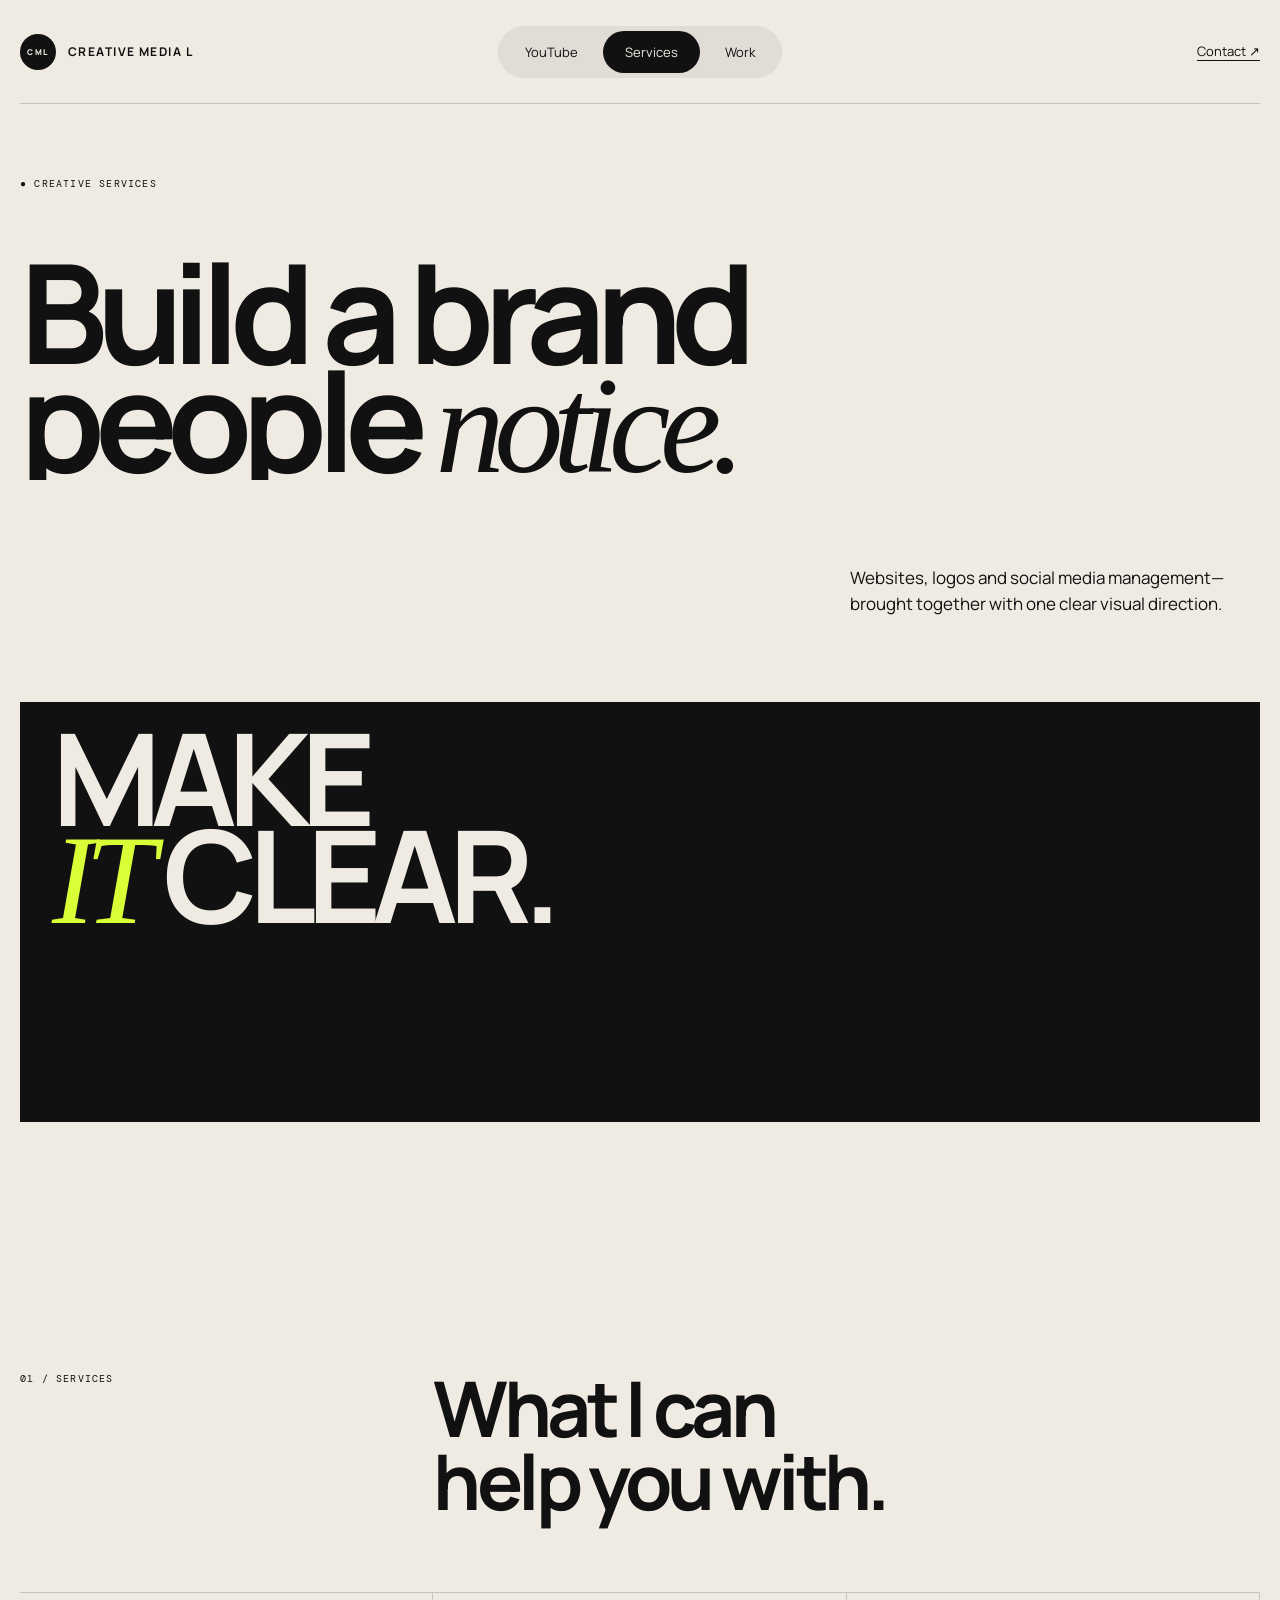
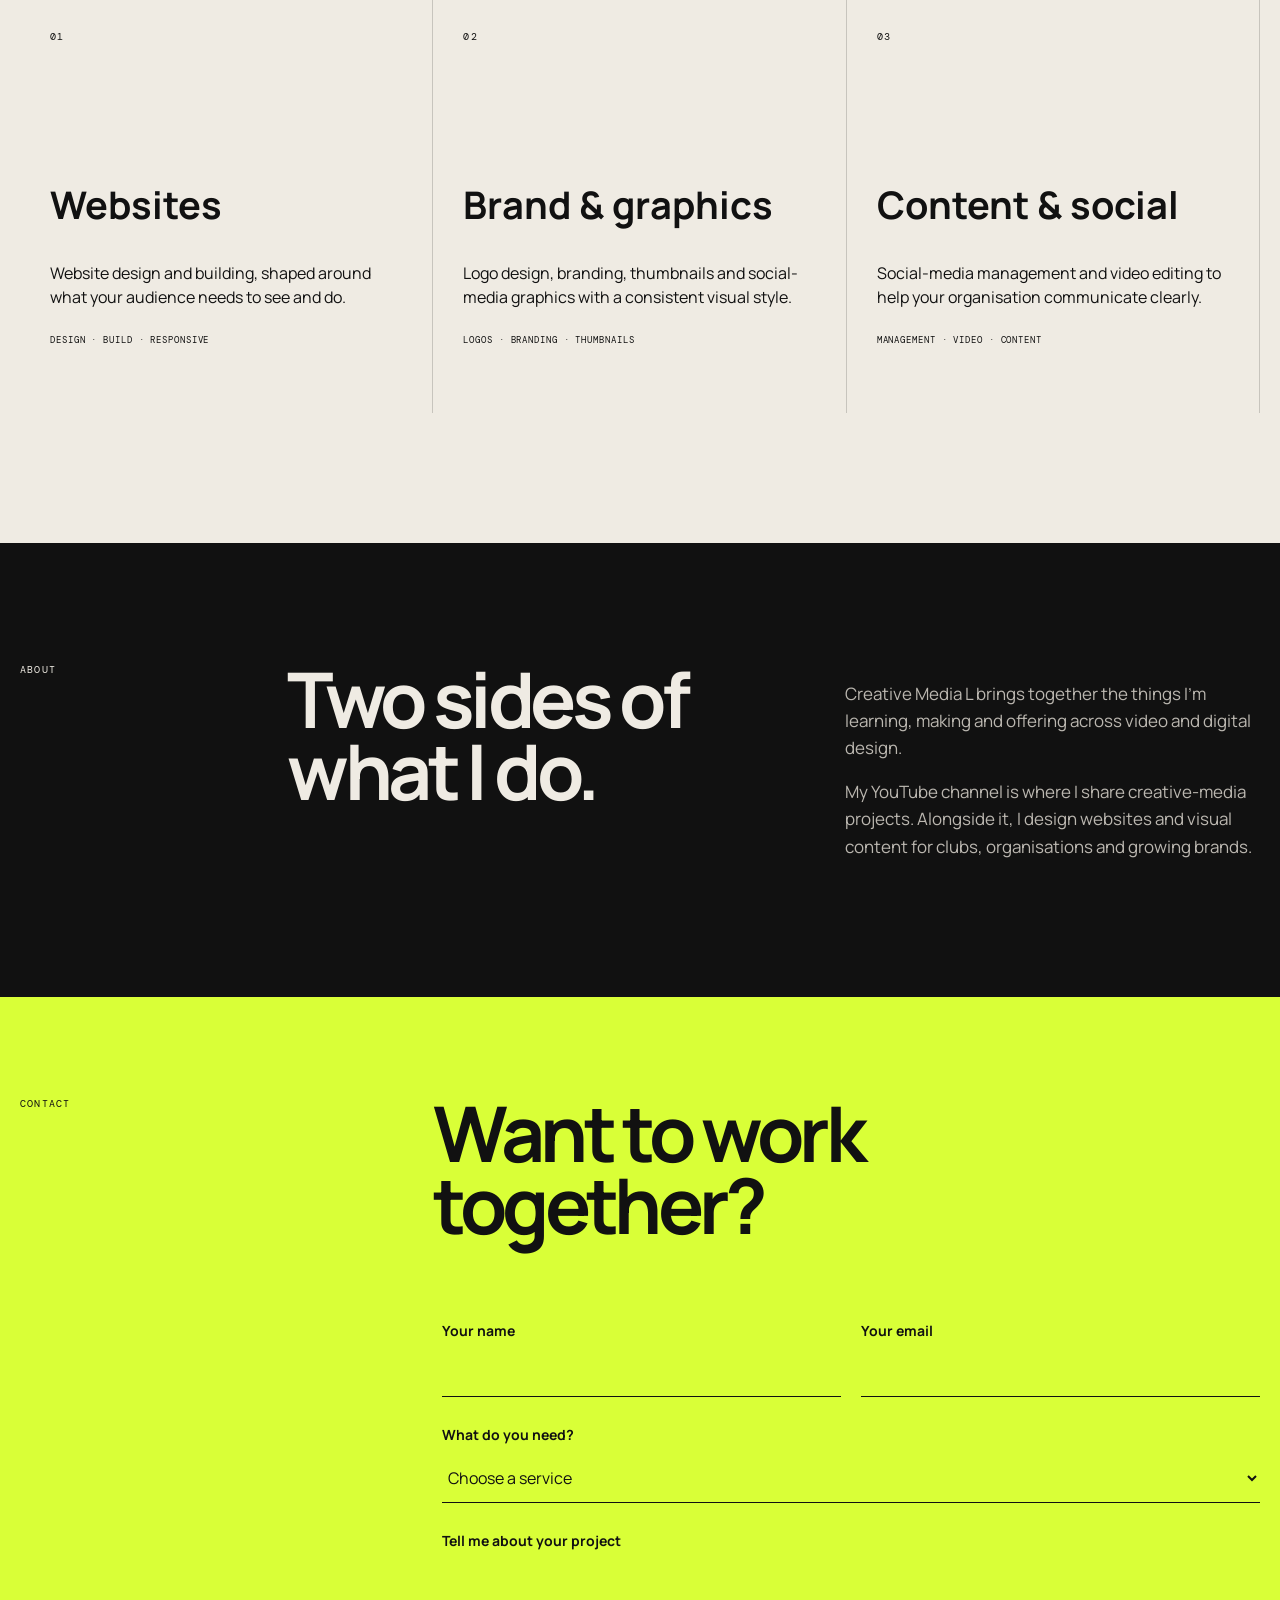
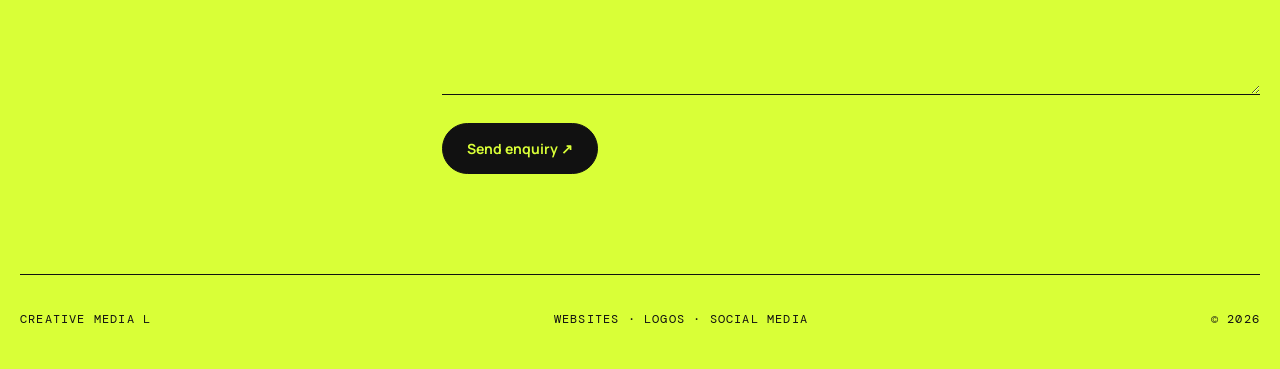
==== commit 848f512a: "Add files via upload" ====
--- a/creative.html
+++ b/creative.html
@@ -4,4 +4,4 @@
 <section class="section shell"><header class="section-head"><span class="eyebrow">01 / SERVICES</span><h2>What I can<br>help you with.</h2></header><div class="services"><article><span class="eyebrow">01</span><h3>Websites</h3><p>Website design and building, shaped around what your audience needs to see and do.</p><small>DESIGN · BUILD · RESPONSIVE</small></article><article><span class="eyebrow">02</span><h3>Brand & graphics</h3><p>Logo design, branding, thumbnails and social-media graphics with a consistent visual style.</p><small>LOGOS · BRANDING · THUMBNAILS</small></article><article><span class="eyebrow">03</span><h3>Content & social</h3><p>Social-media management and video editing to help your organisation communicate clearly.</p><small>MANAGEMENT · VIDEO · CONTENT</small></article></div></section>
 <section class="about"><div class="about-grid shell"><span class="eyebrow">ABOUT</span><h2>Two sides of<br>what I do.</h2><div><p>Creative Media L brings together the things I'm learning, making and offering across video and digital design.</p><p>My YouTube channel is where I share creative-media projects. Alongside it, I design websites and visual content for clubs, organisations and growing brands.</p></div></div></section></main>
 <footer class="footer" id="contact"><div class="shell"><div class="footer-top"><span class="eyebrow">CONTACT</span><h2>Want to work<br>together?</h2></div><form class="contact-form" action="https://formspree.io/f/FORM_ID" method="POST"><input type="hidden" name="subject" value="New Creative Media L website enquiry"><div class="form-row"><label>Your name<input name="name" type="text" autocomplete="name" required></label><label>Your email<input name="email" type="email" autocomplete="email" required></label></div><label>What do you need?<select name="service" required><option value="">Choose a service</option><option>Website design</option><option>Logo or branding</option><option>Social media</option><option>Video editing</option><option>Photo or graphic design</option><option>Something else</option></select></label><label>Tell me about your project<textarea name="message" rows="5" required></textarea></label><button type="submit">Send enquiry ↗</button></form><div class="bottom"><p>CREATIVE MEDIA L</p><p>WEBSITES · LOGOS · SOCIAL MEDIA</p><p>© 2026</p></div></div></footer>
-</body></html>
+<script src="motion.js"></script></body></html>
--- a/styles.css
+++ b/styles.css
@@ -2,8 +2,16 @@
 :root{--ink:#111;--paper:#efebe3;--acid:#d9ff37;--coral:#ff694b;--line:rgba(17,17,17,.18)}*{box-sizing:border-box}html{scroll-behavior:smooth}body{margin:0;background:var(--paper);color:var(--ink);font-family:Manrope,Arial,sans-serif}a{color:inherit;text-decoration:none}.shell{width:min(100% - 40px,1400px);margin:auto}.header{height:104px;display:grid;grid-template-columns:1fr auto 1fr;align-items:center;border-bottom:1px solid var(--line)}.brand{display:flex;align-items:center;gap:12px;font-size:12px;font-weight:700;letter-spacing:.12em}.brand i{display:grid;place-items:center;width:36px;height:36px;border-radius:50%;background:var(--ink);color:var(--paper);font:800 8px Manrope;font-style:normal}.tabs{display:flex;background:rgba(17,17,17,.065);border-radius:100px;padding:5px;gap:3px}.tabs a{padding:12px 22px;border-radius:100px;font-size:13px}.tabs a.active{background:var(--ink);color:var(--paper)}.contact{justify-self:end;font-size:13px;border-bottom:1px solid}.hero{padding:66px 0 120px}.label,.eyebrow{font:10px 'DM Mono';letter-spacing:.12em}.hero h1{font-size:clamp(74px,10.8vw,166px);line-height:.78;letter-spacing:-.075em;margin:66px 0 0}.hero h1 em{font-family:Georgia,serif;font-weight:400}.intro{display:flex;justify-content:flex-end;margin:68px 0}.intro p{width:410px;font-size:17px;line-height:1.55}.feature{height:420px;position:relative;overflow:hidden;color:#fff;display:block;background:#222}.feature img{width:100%;height:100%;object-fit:cover}.shade{position:absolute;inset:0;background:linear-gradient(100deg,rgba(0,0,0,.8),transparent)}.feature-copy{position:absolute;left:34px;bottom:32px}.feature-copy span{font:9px 'DM Mono';letter-spacing:.13em}.feature-copy h2{margin:8px 0 0;font-size:25px}.play{position:absolute;left:50%;top:50%;translate:-50% -50%;width:76px;height:76px;border-radius:50%;background:#ff143d;display:grid;place-items:center;font-size:25px}.section{padding:130px 0}.section-head{display:grid;grid-template-columns:1fr 2fr;margin-bottom:75px}.section-head h2,.about h2,.footer h2{margin:0;font-size:clamp(50px,6vw,90px);line-height:.94;letter-spacing:-.06em}.video{display:grid;grid-template-columns:1.6fr .7fr;gap:50px;align-items:center}.embed{aspect-ratio:16/9}.embed iframe{width:100%;height:100%;border:0}.details h3{font-size:clamp(55px,6vw,90px);letter-spacing:-.06em;margin:30px 0 10px}.details p{line-height:1.55;margin-bottom:40px}.text-link{border-bottom:1px solid;padding-bottom:6px;font-size:13px;font-weight:700}.creative-card{height:420px;background:var(--ink);color:var(--paper);padding:32px;position:relative}.creative-card b{font-size:clamp(70px,10vw,145px);line-height:.68;letter-spacing:-.075em}.creative-card b em{font-family:Georgia,serif;color:var(--acid);font-weight:400}.services{display:grid;grid-template-columns:repeat(3,1fr);border-top:1px solid var(--line)}.services article{min-height:420px;padding:30px;border-right:1px solid var(--line)}.services h3{font-size:38px;line-height:1;margin-top:140px}.services p{line-height:1.55}.services small{font:9px 'DM Mono';letter-spacing:.1em}.portfolio{background:#d8d3c9}.project{display:grid;grid-template-columns:1.25fr .75fr;background:var(--paper);min-height:560px}.project-art{background:#173f2c;color:#fff;display:grid;place-items:center}.club{width:210px;height:210px;border:2px solid;border-radius:50%;display:grid;place-items:center;font-size:56px;font-weight:800}.project-info{padding:45px;display:flex;flex-direction:column;justify-content:center}.project-info h3{font-size:clamp(38px,4vw,62px);line-height:.95;margin:30px 0}.project-info p{line-height:1.55}.about{background:var(--ink);color:var(--paper);padding:120px 0}.about-grid{display:grid;grid-template-columns:.5fr 1.2fr 1fr;gap:60px}.about p{color:#bbb7b0;line-height:1.6;font-size:17px}.footer{background:var(--acid);padding:100px 0 30px}.footer-top{display:grid;grid-template-columns:1fr 2fr}.email{display:flex;justify-content:space-between;width:66%;margin:80px 0 100px auto;border-bottom:2px solid;padding-bottom:16px;font-size:clamp(24px,4vw,54px)}.bottom{border-top:1px solid;padding-top:24px;display:flex;justify-content:space-between;font:9px 'DM Mono';letter-spacing:.1em}
 .work-hero{padding:90px 0 110px}.work-hero h1{font-size:clamp(80px,12vw,180px);line-height:.76;letter-spacing:-.08em;margin:70px 0 55px}.work-hero h1 em{font-family:Georgia,serif;font-weight:400}.work-hero p{width:min(420px,100%);margin-left:auto;font-size:18px;line-height:1.55}.work-item{display:grid;grid-template-columns:1.35fr .65fr;gap:56px;align-items:center;margin-bottom:120px}.work-item.reverse{grid-template-columns:.65fr 1.35fr}.work-item.reverse .work-image{order:2}.work-image{min-height:520px;position:relative;overflow:hidden;background:#111;display:grid;place-items:center}.work-image img{position:absolute;inset:0;width:100%;height:100%;object-fit:cover}.evergreen-image{background:#173f2c;color:#fff}.work-copy h2{font-size:clamp(38px,4vw,64px);line-height:.95;letter-spacing:-.055em;margin:30px 0}.work-copy p{font-size:16px;line-height:1.6;margin-bottom:42px}
 .collection-section{padding:0 0 130px}.collection-grid{display:grid;grid-template-columns:1fr 1fr;gap:20px}.collection-card{height:620px;position:relative;overflow:hidden;color:#fff}.collection-card img{position:absolute;inset:0;width:100%;height:100%;object-fit:cover;transition:transform .5s}.collection-card:hover img{transform:scale(1.025)}.collection-card>div{position:absolute;inset:auto 32px 32px;z-index:2}.collection-card small{font:12px 'DM Mono';letter-spacing:.1em}.collection-card h2{font-size:clamp(60px,7vw,104px);line-height:.85;letter-spacing:-.065em;margin:14px 0 28px}.collection-card b{font-size:14px;border-bottom:1px solid;padding-bottom:6px}.photos-card img{object-position:center}.videos-card img{object-position:center}.gallery-head{padding:60px 0 100px;position:relative}.back-link{display:inline-block;margin-bottom:70px;font-size:14px;border-bottom:1px solid;padding-bottom:4px}.gallery-head h1{font-size:clamp(82px,12vw,176px);line-height:.75;letter-spacing:-.08em;margin:55px 0}.gallery-head h1 em{font-family:Georgia,serif;font-weight:400}.work-subnav{display:flex;width:max-content;background:rgba(17,17,17,.07);padding:5px;border-radius:100px;margin-left:auto}.work-subnav a{padding:12px 24px;border-radius:100px;font-size:14px}.work-subnav a.active{background:var(--ink);color:var(--paper)}.gallery{display:grid;grid-template-columns:repeat(12,1fr);gap:72px 20px;padding-bottom:140px}.gallery figure{margin:0}.gallery figure.wide{grid-column:span 7}.gallery figure.portrait{grid-column:span 5}.gallery figure:nth-child(2),.gallery figure:nth-child(4){margin-top:130px}.gallery img{display:block;width:100%;height:620px;object-fit:cover;background:#d5d0c7}.gallery figure.portrait img{height:760px}.gallery figcaption{display:flex;justify-content:space-between;gap:20px;border-top:1px solid var(--line);padding-top:14px;margin-top:14px;font-size:14px}.gallery figcaption span{font-family:'DM Mono';font-size:12px}.gallery figure:nth-child(1) img{object-position:center}.gallery figure:nth-child(2) img{object-position:center}.gallery figure:nth-child(5) img{object-position:center top}
+.sports-card{grid-column:1/-1;height:520px}.sports-card img{object-position:center 58%}.sports-card h2{max-width:760px}.sports-gallery{background:#111;color:var(--paper);padding:110px 0}.sports-grid{display:grid;grid-template-columns:repeat(2,1fr);gap:24px}.sports-piece{margin:0;position:relative;background:#222;overflow:hidden}.sports-piece img{display:block;width:100%;height:580px;object-fit:cover;transition:transform .5s}.sports-piece:hover img{transform:scale(1.02)}.sports-piece figcaption{display:flex;justify-content:space-between;gap:20px;padding:18px 0 36px;font-size:16px}.sports-piece figcaption span{font:12px 'DM Mono';letter-spacing:.1em;color:var(--acid)}
 @media(max-width:760px){.shell{width:min(100% - 28px,1400px)}.header{height:auto;padding:15px 0;grid-template-columns:auto 1fr}.brand span,.contact{display:none}.tabs{justify-self:end}.tabs a{padding:10px 9px;font-size:10px}.hero{padding:45px 0 90px}.hero h1{font-size:19vw;margin-top:50px}.intro{margin:48px 0}.intro p{width:80%;font-size:15px}.feature,.creative-card{height:280px}.section,.about{padding:90px 0}.section-head{grid-template-columns:1fr;gap:28px;margin-bottom:50px}.video,.project,.services,.about-grid,.footer-top{grid-template-columns:1fr}.details{padding-top:25px}.services article{min-height:320px;border-right:0;border-bottom:1px solid;padding:25px 0}.services h3{margin-top:100px}.project-art{min-height:360px}.project-info{padding:32px 24px 42px}.email{width:100%;margin:60px 0 90px;font-size:6vw}.bottom p:nth-child(2){display:none}.work-hero{padding:65px 0 80px}.work-hero h1{font-size:22vw;margin:50px 0}.work-hero p{margin-left:0}.work-item,.work-item.reverse{grid-template-columns:1fr;gap:32px;margin-bottom:85px}.work-item.reverse .work-image{order:0}.work-image{min-height:68vw}.work-copy h2{font-size:12vw}.collection-grid{grid-template-columns:1fr}.collection-card{height:115vw;max-height:560px}.gallery-head{padding:45px 0 70px}.back-link{margin-bottom:50px}.gallery-head h1{font-size:22vw}.work-subnav{margin-left:0}.gallery{grid-template-columns:1fr;gap:55px;padding-bottom:90px}.gallery figure.wide,.gallery figure.portrait{grid-column:auto;margin-top:0}.gallery img,.gallery figure.portrait img{height:auto;max-height:none;aspect-ratio:auto;object-fit:contain;background:#111}.gallery figcaption{font-size:13px}}
+@media(max-width:760px){.sports-card{grid-column:auto;height:115vw}.work-subnav{width:100%;overflow-x:auto}.work-subnav a{padding:11px 15px;white-space:nowrap}.sports-gallery{padding:70px 0}.sports-grid{grid-template-columns:1fr}.sports-piece img{height:auto;max-height:720px;object-fit:contain}.sports-piece figcaption{font-size:14px}}
 
 /* Private contact form */
 .contact-form{width:66%;margin:80px 0 100px auto;display:grid;gap:28px}.form-row{display:grid;grid-template-columns:1fr 1fr;gap:20px}.contact-form label{display:grid;gap:10px;font-size:14px;font-weight:700}.contact-form input,.contact-form select,.contact-form textarea{width:100%;border:0;border-bottom:1px solid var(--ink);border-radius:0;background:transparent;color:var(--ink);padding:12px 2px;font:16px Manrope,Arial,sans-serif;outline:none}.contact-form textarea{resize:vertical}.contact-form input:focus,.contact-form select:focus,.contact-form textarea:focus{border-bottom-width:3px}.contact-form button{justify-self:start;border:1px solid var(--ink);border-radius:100px;background:var(--ink);color:var(--acid);padding:15px 24px;font:700 14px Manrope,Arial,sans-serif;cursor:pointer}.contact-form button:hover{background:transparent;color:var(--ink)}.bottom{font-size:12px}
 @media(max-width:760px){.contact-form{width:100%;margin:60px 0 90px}.form-row{grid-template-columns:1fr}}
+
+/* Cinematic motion system */
+body{overflow-x:hidden}.gallery-head>.label{display:block}.header{position:sticky;top:0;z-index:40;background:color-mix(in srgb,var(--paper) 88%,transparent);backdrop-filter:blur(14px);-webkit-backdrop-filter:blur(14px);transition:transform .45s cubic-bezier(.2,.75,.25,1),background .3s}.brand i{transition:transform .6s cubic-bezier(.16,1,.3,1),background .3s,color .3s}.brand:hover i{transform:rotate(14deg) scale(1.08);background:var(--acid);color:var(--ink)}.tabs a,.contact,.text-link,.back-link,.work-subnav a{transition:background-color .3s,color .3s,transform .3s,border-color .3s}.tabs a:hover,.work-subnav a:hover{transform:translateY(-2px)}.contact:hover,.text-link:hover,.back-link:hover{border-color:transparent}.hero h1,.work-hero h1,.gallery-head h1{animation:headline-in 1.15s .15s cubic-bezier(.16,1,.3,1) both}.hero .label,.work-hero .label,.gallery-head .label,.back-link{animation:meta-in .8s .08s cubic-bezier(.16,1,.3,1) both}.hero h1 em,.work-hero h1 em,.gallery-head h1 em{display:inline-block;animation:italic-drift 1.4s .35s cubic-bezier(.16,1,.3,1) both}.feature,.collection-card,.work-image,.project-art,.sports-piece{isolation:isolate}.feature:after,.collection-card:after,.work-image:after,.sports-piece:after{content:"";position:absolute;inset:0;z-index:3;pointer-events:none;background:linear-gradient(115deg,transparent 35%,rgba(255,255,255,.2) 48%,transparent 61%);transform:translateX(-140%);transition:transform .95s cubic-bezier(.16,1,.3,1)}.feature:hover:after,.collection-card:hover:after,.work-image:hover:after,.sports-piece:hover:after{transform:translateX(140%)}.feature img,.collection-card img,.work-image img,.sports-piece img{transform:translateY(var(--parallax-y,0)) scale(1.045);transition:transform .8s cubic-bezier(.16,1,.3,1),filter .5s}.feature:hover img,.collection-card:hover img,.work-image:hover img,.sports-piece:hover img{transform:translateY(var(--parallax-y,0)) scale(1.085);filter:saturate(1.08) contrast(1.03)}.collection-card>div,.feature-copy,.work-copy{transition:transform .6s cubic-bezier(.16,1,.3,1)}.collection-card:hover>div,.feature:hover .feature-copy{transform:translateY(-10px)}.play{z-index:5;transition:transform .55s cubic-bezier(.16,1,.3,1),background .3s}.feature:hover .play,.work-image:hover .play{transform:scale(1.14) rotate(6deg)}.services article{transition:background-color .45s,color .45s,transform .45s cubic-bezier(.16,1,.3,1)}.services article:hover{background:var(--ink);color:var(--paper);transform:translateY(-12px)}.club{animation:slow-spin 18s linear infinite}.motion-reveal{opacity:0;transform:translateY(55px);transition:opacity .9s var(--reveal-delay,0ms) cubic-bezier(.16,1,.3,1),transform .9s var(--reveal-delay,0ms) cubic-bezier(.16,1,.3,1)}.motion-reveal.is-visible{opacity:1;transform:none}.page-loader{position:fixed;inset:0;z-index:9999;display:grid;grid-template-columns:auto 1fr auto;align-items:end;gap:24px;padding:34px 40px;background:#111;color:#fff;transition:clip-path .9s cubic-bezier(.76,0,.24,1);clip-path:inset(0 0 0 0)}.page-loader.is-finished{clip-path:inset(0 0 100% 0)}.loader-mark,.loader-count{font:700 14px Manrope,Arial,sans-serif;letter-spacing:.12em}.loader-count{font-size:clamp(56px,9vw,138px);line-height:.72;letter-spacing:-.08em}.loader-line{align-self:end;height:1px;background:rgba(255,255,255,.28);transform-origin:left;animation:loader-line 1s cubic-bezier(.16,1,.3,1) both}.page-leaving body{animation:page-out .45s cubic-bezier(.76,0,.24,1) both}
+@keyframes headline-in{from{opacity:0;transform:translateY(80px);clip-path:inset(0 0 100%)}to{opacity:1;transform:none;clip-path:inset(0)}}@keyframes meta-in{from{opacity:0;transform:translateY(16px)}to{opacity:1;transform:none}}@keyframes italic-drift{from{transform:translateX(40px);opacity:0}to{transform:none;opacity:1}}@keyframes loader-line{from{transform:scaleX(0)}to{transform:scaleX(1)}}@keyframes slow-spin{to{transform:rotate(360deg)}}@keyframes page-out{to{opacity:0;transform:translateY(-18px)}}
+@media(max-width:760px){.header{backdrop-filter:blur(10px);-webkit-backdrop-filter:blur(10px)}.page-loader{padding:24px 16px;gap:14px}.loader-mark{font-size:12px}.loader-count{font-size:20vw}.motion-reveal{transform:translateY(32px)}}
+@media(prefers-reduced-motion:reduce){html{scroll-behavior:auto}*,*:before,*:after{animation-duration:.01ms!important;animation-iteration-count:1!important;transition-duration:.01ms!important}.motion-reveal{opacity:1;transform:none}.feature img,.collection-card img,.work-image img,.sports-piece img{transform:none}.page-loader{display:none}}
